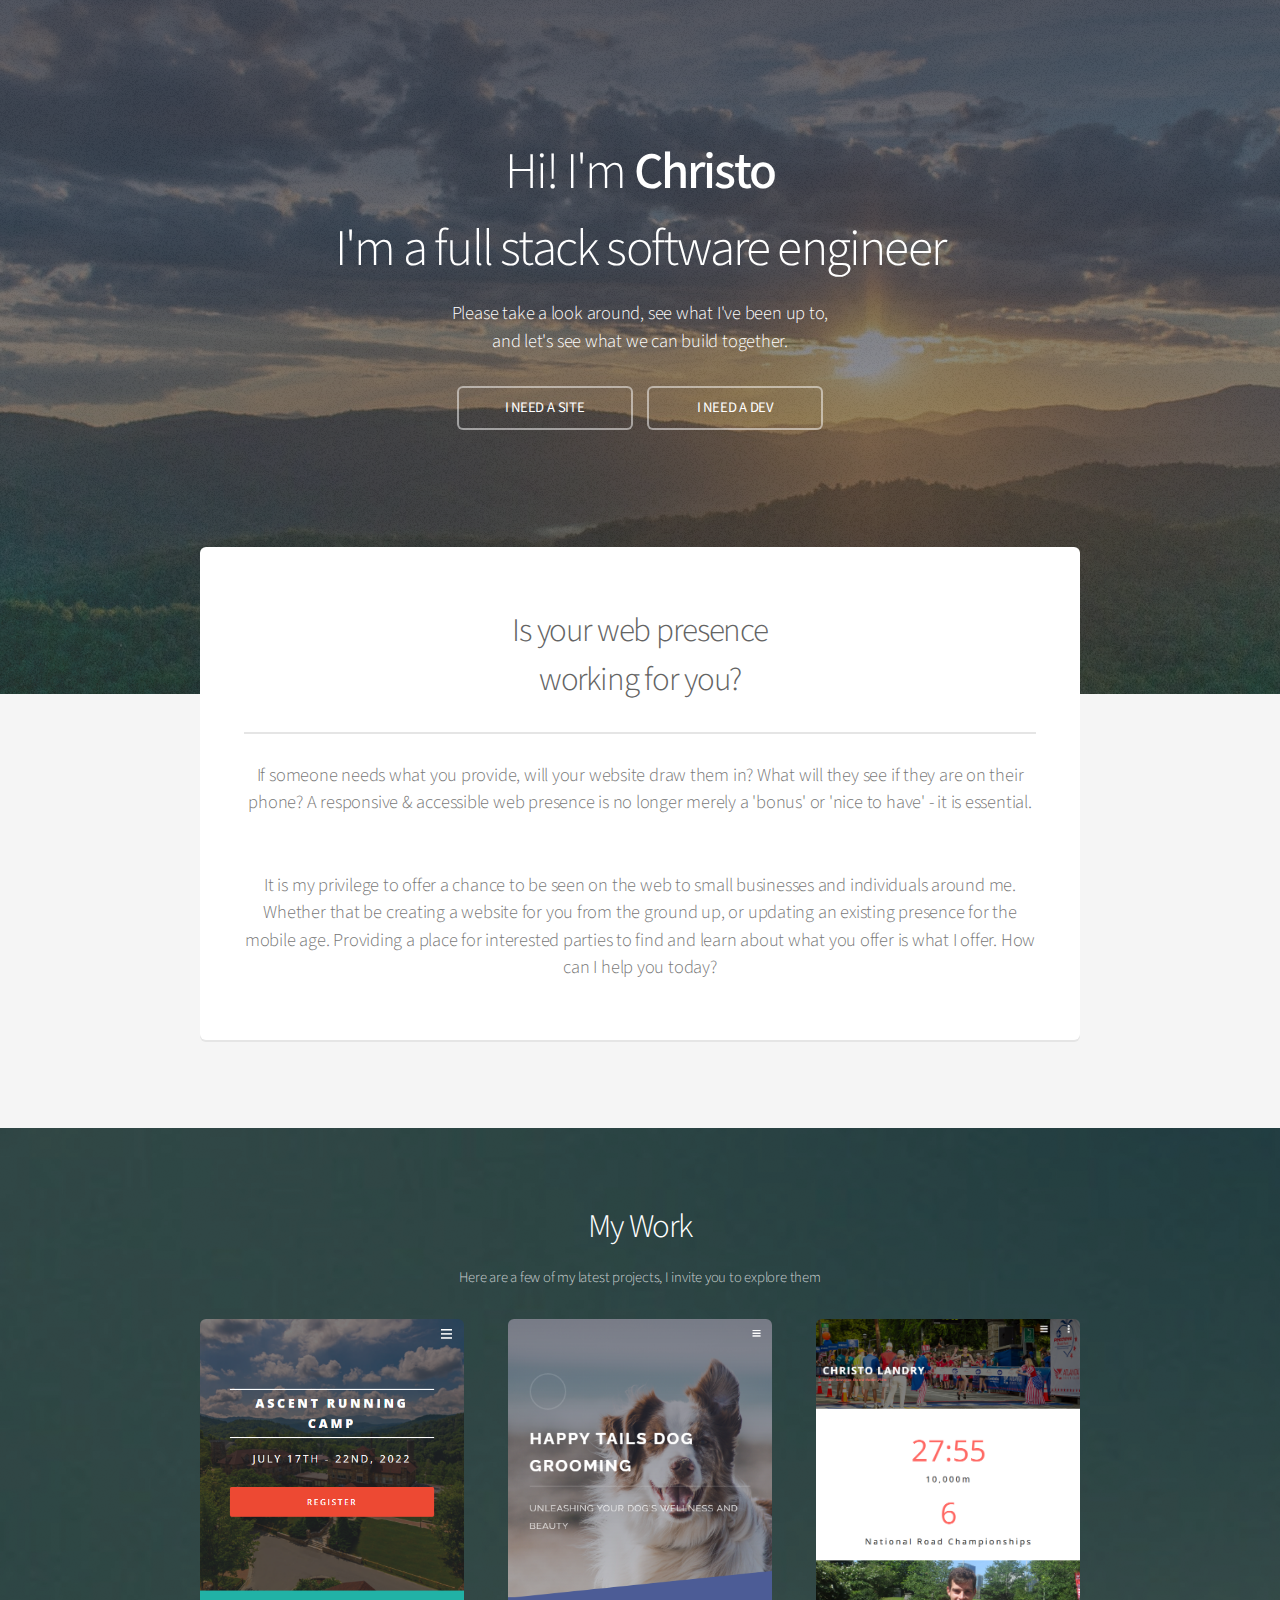
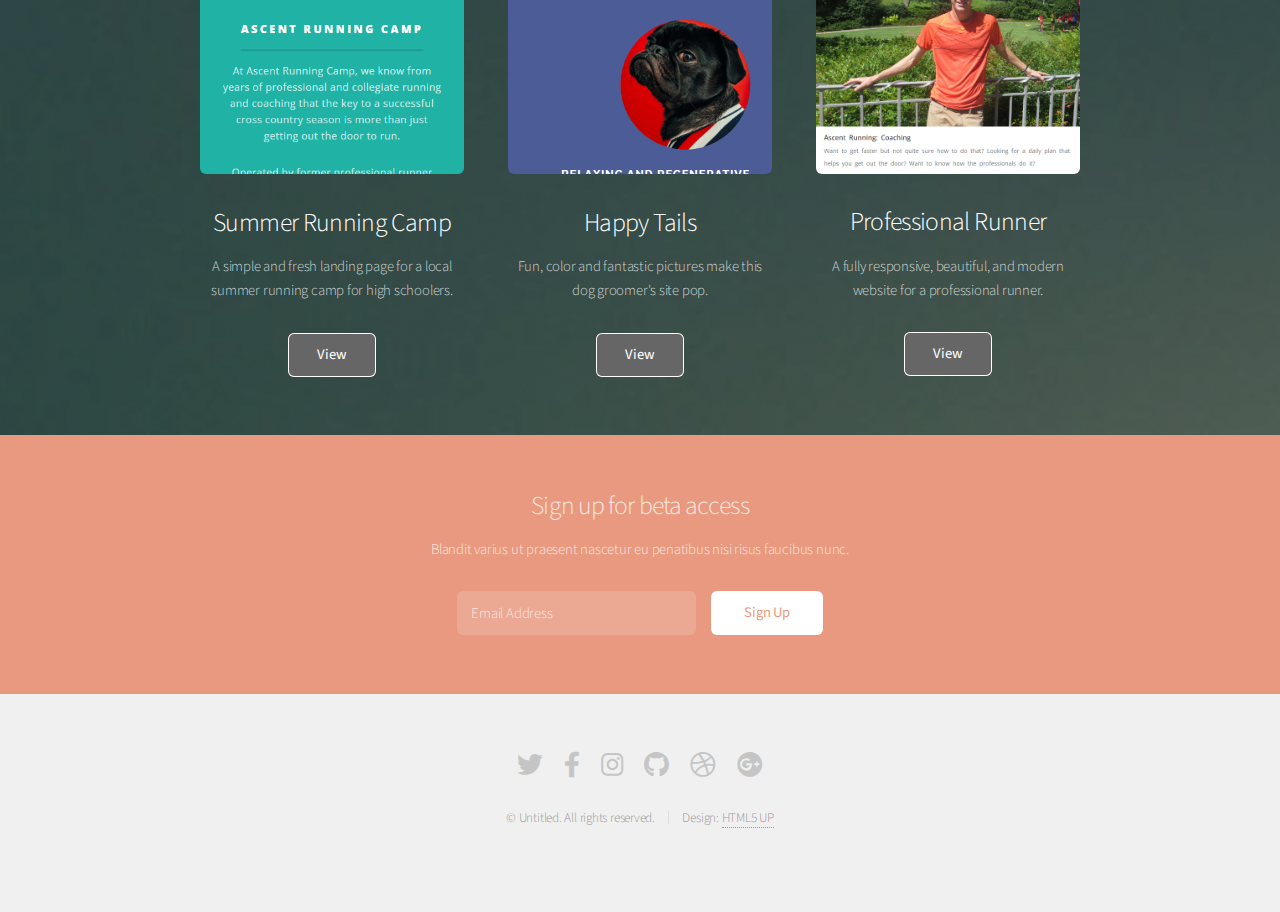
==== index.html @ 58abfce0 "Added Portfolio Section" ====
<!DOCTYPE HTML>
<!--
	Alpha by HTML5 UP
	html5up.net | @ajlkn
	Free for personal and commercial use under the CCA 3.0 license (html5up.net/license)
-->
<html>
	<head>
		<title>Christo Landry - Web Dev</title>
		<link rel="icon" type="image/x-icon" href="images/favicon.png">
		<meta charset="utf-8" />
		<meta name="viewport" content="width=device-width, initial-scale=1, user-scalable=no" />
		<link rel="stylesheet" href="assets/css/main.css" />
	</head>
	<body class="landing is-preload">
		<div id="page-wrapper">

			<!-- Banner -->
				<section id="banner">
					<h2>Hi! I'm <strong>Christo</strong></h2>
					<h2>I'm a full stack software engineer</h2>
					<p class="noBottom">Please take a look around, see what I've been up to,</p>
					<p>and let's see what we can build together.</p>
					<ul class="actions special">
						<li><a href="#main" class="button">I NEED A SITE</a></li>
						<li><a href="dev.html#main" class="button">I NEED A DEV</a></li>
					</ul>
				</section>

			<!-- Main -->
				<section id="main" class="container">
					<section class="box special">
						<header class="major">
							<h2>Is your web presence
								<br />
								working for you?</h2>
								<p>If someone needs what you provide, will your website draw them in? What will they see if they are on their phone? A responsive & accessible web presence is no longer merely a 'bonus' or 'nice to have' - it is essential.</p>
								<p class="noBorder">It is my privilege to offer a chance to be seen on the web to small businesses and individuals around me. Whether that be creating a website for you from the ground up, or updating an existing presence for the mobile age. Providing a place for interested parties to find and learn about what you offer is what I offer. How can I help you today?</p>
						</header>
					</section>
				</section>

			<!-- Portfolio -->
				<section id="portfolio" class="main style2 align-center">
					<div class="container">
						<header class="major">
							<h2>My Work</h2>
						</header>
						<p>Here are a few of my latest projects, I invite you to explore them</p>
						<div class="row gtr-150">
							<div class="col-4 col-12-medium">
								<span class="image fit"><a href="http://www.AscentRunningCamp.com" target="_blank"><img src="images/siteAscentRunningCamp2.png" alt="Summer Camp Preview"></a></span>
								<h3>Summer Running Camp</h3>
								<p>A simple and fresh landing page for a local summer running camp for high schoolers.</p>
								<ul class="actions special">
									<li><a href="http://www.AscentRunningCamp.com" target="_blank" class="button">View</a></li>
								</ul>	
							</div>
							<div class="col-4 col-12-medium">
								<span class="image fit"><a href="https://happytailsdoggroomings.netlify.app" target="_blank"><img src="images/siteHappyTails.png" alt="Happy Tails Preview"></a></span>
								<h3>Happy Tails</h3>
								<p>Fun, color and fantastic pictures make this dog groomer's site pop.</p>
								<ul class="actions special">
									<li><a href="https://happytailsdoggroomings.netlify.app" target="_blank" class="button">View</a></li>
								</ul>
							</div>
							<div class="col-4 col-12-medium">
								<a href="http://ChristoLandry.com" target="_blank"><span class="image fit"><img src="images/siteChristoRunning2.png" alt="ChristoLandry.com Preview"></span></a>
								<h3>Professional Runner</h3>
								<p>A fully responsive, beautiful, and modern website for a professional runner.</p>
								<ul class="actions special">
									<li><a href="https://spectralsalon.netlify.app" target="_blank" class="button">View</a></li>
								</ul>
							</div>		
						</div>
					</div>
				</section>

			<!-- CTA -->
				<section id="cta">

					<h2>Sign up for beta access</h2>
					<p>Blandit varius ut praesent nascetur eu penatibus nisi risus faucibus nunc.</p>

					<form>
						<div class="row gtr-50 gtr-uniform">
							<div class="col-8 col-12-mobilep">
								<input type="email" name="email" id="email" placeholder="Email Address" />
							</div>
							<div class="col-4 col-12-mobilep">
								<input type="submit" value="Sign Up" class="fit" />
							</div>
						</div>
					</form>

				</section>

			<!-- Footer -->
				<footer id="footer">
					<ul class="icons">
						<li><a href="#" class="icon brands fa-twitter"><span class="label">Twitter</span></a></li>
						<li><a href="#" class="icon brands fa-facebook-f"><span class="label">Facebook</span></a></li>
						<li><a href="#" class="icon brands fa-instagram"><span class="label">Instagram</span></a></li>
						<li><a href="#" class="icon brands fa-github"><span class="label">Github</span></a></li>
						<li><a href="#" class="icon brands fa-dribbble"><span class="label">Dribbble</span></a></li>
						<li><a href="#" class="icon brands fa-google-plus"><span class="label">Google+</span></a></li>
					</ul>
					<ul class="copyright">
						<li>&copy; Untitled. All rights reserved.</li><li>Design: <a href="http://html5up.net">HTML5 UP</a></li>
					</ul>
				</footer>

		</div>

		<!-- Scripts -->
			<script src="assets/js/jquery.min.js"></script>
			<script src="assets/js/jquery.dropotron.min.js"></script>
			<script src="assets/js/jquery.scrollex.min.js"></script>
			<script src="assets/js/browser.min.js"></script>
			<script src="assets/js/breakpoints.min.js"></script>
			<script src="assets/js/util.js"></script>
			<script src="assets/js/main.js"></script>

	</body>
</html>
---- assets/css/main.css ----
@import url("fontawesome-all.min.css");
@import url("https://fonts.googleapis.com/css?family=Source+Sans+Pro:300,400,300italic,400italic");

/*
	Alpha by HTML5 UP
	html5up.net | @ajlkn
	Free for personal and commercial use under the CCA 3.0 license (html5up.net/license)
*/

/* Reset */

/* Based on meyerweb.com/eric/tools/css/reset (v2.0 | 20110126 | License: public domain) */

	html, body, div, span, applet, object,
	iframe, h1, h2, h3, h4, h5, h6, p, blockquote,
	pre, a, abbr, acronym, address, big, cite,
	code, del, dfn, em, img, ins, kbd, q, s, samp,
	small, strike, strong, sub, sup, tt, var, b,
	u, i, center, dl, dt, dd, ol, ul, li, fieldset,
	form, label, legend, table, caption, tbody,
	tfoot, thead, tr, th, td, article, aside,
	canvas, details, embed, figure, figcaption,
	footer, header, hgroup, menu, nav, output, ruby,
	section, summary, time, mark, audio, video {
		margin: 0;
		padding: 0;
		border: 0;
		font-size: 100%;
		font: inherit;
		vertical-align: baseline;
	}

	article, aside, details, figcaption, figure,
	footer, header, hgroup, menu, nav, section {
		display: block;
	}

	body {
		line-height: 1;
	}

	ol, ul {
		list-style: none;
	}

	blockquote, q {
		quotes: none;
	}

		blockquote:before, blockquote:after, q:before, q:after {
			content: '';
			content: none;
		}

	table {
		border-collapse: collapse;
		border-spacing: 0;
	}

	body {
		-webkit-text-size-adjust: none;
	}

	mark {
		background-color: transparent;
		color: inherit;
	}

	input::-moz-focus-inner {
		border: 0;
		padding: 0;
	}

	input, select, textarea {
		-moz-appearance: none;
		-webkit-appearance: none;
		-ms-appearance: none;
		appearance: none;
	}

/* Basic */

	@-ms-viewport {
		width: device-width;
	}

	body {
		-ms-overflow-style: scrollbar;
	}

	@media screen and (max-width: 480px) {

		html, body {
			min-width: 320px;
		}

	}

	html {
		box-sizing: border-box;
	}

	*, *:before, *:after {
		box-sizing: inherit;
	}

	body {
		background: #f5f5f5;
	}

	body, input, select, textarea {
		color: #777;
		font-family: "Source Sans Pro", sans-serif;
		font-size: 16pt;
		font-weight: 300;
		line-height: 1.65em;
		letter-spacing: -0.015em;
	}

	a {
		-moz-transition: color 0.2s ease-in-out, border-bottom-color 0.2s ease-in-out;
		-webkit-transition: color 0.2s ease-in-out, border-bottom-color 0.2s ease-in-out;
		-ms-transition: color 0.2s ease-in-out, border-bottom-color 0.2s ease-in-out;
		transition: color 0.2s ease-in-out, border-bottom-color 0.2s ease-in-out;
		border-bottom: dotted 1px;
		color: #e89980;
		text-decoration: none;
	}

		a:hover {
			border-bottom-color: transparent;
		}

	strong, b {
		/* color: #646464; */
		font-weight: 500;
	}

	em, i {
		font-style: italic;
	}

	p {
		margin: 0 0 2em 0;
	}

	h1, h2, h3, h4, h5, h6 {
		color: #646464;
		font-weight: 300;
		line-height: 1em;
		margin: 0 0 0.5em 0;
	}

		h1 a, h2 a, h3 a, h4 a, h5 a, h6 a {
			color: inherit;
			text-decoration: none;
		}

	h2 {
		font-size: 1.75em;
		line-height: 1.5em;
		letter-spacing: -0.035em;
	}

	h3 {
		font-size: 1.75em;
		line-height: 1.5em;
		letter-spacing: -0.025em;
	}

	h4 {
		font-size: 1.1em;
		line-height: 1.5em;
		letter-spacing: 0;
	}

	h5 {
		font-size: 0.9em;
		line-height: 1.5em;
		letter-spacing: 0;
	}

	h6 {
		font-size: 0.7em;
		line-height: 1.5em;
		letter-spacing: 0;
	}

	sub {
		font-size: 0.8em;
		position: relative;
		top: 0.5em;
	}

	sup {
		font-size: 0.8em;
		position: relative;
		top: -0.5em;
	}

	hr {
		border: 0;
		border-bottom: solid 2px #e5e5e5;
		margin: 2em 0;
	}

		hr.major {
			margin: 3em 0;
		}

	blockquote {
		border-left: solid 4px #e5e5e5;
		font-style: italic;
		margin: 0 0 2em 0;
		padding: 0.5em 0 0.5em 2em;
	}

	pre {
		-webkit-overflow-scrolling: touch;
		background: #f8f8f8;
		border-radius: 6px;
		border: solid 1px #e5e5e5;
		font-family: monospace;
		font-size: 0.9em;
		line-height: 1.75em;
		margin: 0 0 2em 0;
		overflow-x: auto;
		padding: 1em 1.5em;
	}

	code {
		background: #f8f8f8;
		border-radius: 6px;
		border: solid 1px #e5e5e5;
		font-family: monospace;
		font-size: 0.9em;
		margin: 0 0.25em;
		padding: 0.25em 0.65em;
	}

	.align-left {
		text-align: left;
	}

	.align-center {
		text-align: center;
	}

	.align-right {
		text-align: right;
	}

/* Row */

	.row {
		display: flex;
		flex-wrap: wrap;
		box-sizing: border-box;
		align-items: stretch;
	}

		.row > * {
			box-sizing: border-box;
		}

		.row.gtr-uniform > * > :last-child {
			margin-bottom: 0;
		}

		.row.aln-left {
			justify-content: flex-start;
		}

		.row.aln-center {
			justify-content: center;
		}

		.row.aln-right {
			justify-content: flex-end;
		}

		.row.aln-top {
			align-items: flex-start;
		}

		.row.aln-middle {
			align-items: center;
		}

		.row.aln-bottom {
			align-items: flex-end;
		}

		.row > .imp {
			order: -1;
		}

		.row > .col-1 {
			width: 8.33333%;
		}

		.row > .off-1 {
			margin-left: 8.33333%;
		}

		.row > .col-2 {
			width: 16.66667%;
		}

		.row > .off-2 {
			margin-left: 16.66667%;
		}

		.row > .col-3 {
			width: 25%;
		}

		.row > .off-3 {
			margin-left: 25%;
		}

		.row > .col-4 {
			width: 33.33333%;
		}

		.row > .off-4 {
			margin-left: 33.33333%;
		}

		.row > .col-5 {
			width: 41.66667%;
		}

		.row > .off-5 {
			margin-left: 41.66667%;
		}

		.row > .col-6 {
			width: 50%;
		}

		.row > .off-6 {
			margin-left: 50%;
		}

		.row > .col-7 {
			width: 58.33333%;
		}

		.row > .off-7 {
			margin-left: 58.33333%;
		}

		.row > .col-8 {
			width: 66.66667%;
		}

		.row > .off-8 {
			margin-left: 66.66667%;
		}

		.row > .col-9 {
			width: 75%;
		}

		.row > .off-9 {
			margin-left: 75%;
		}

		.row > .col-10 {
			width: 83.33333%;
		}

		.row > .off-10 {
			margin-left: 83.33333%;
		}

		.row > .col-11 {
			width: 91.66667%;
		}

		.row > .off-11 {
			margin-left: 91.66667%;
		}

		.row > .col-12 {
			width: 100%;
		}

		.row > .off-12 {
			margin-left: 100%;
		}

		.row.gtr-0 {
			margin-top: 0;
			margin-left: 0em;
		}

			.row.gtr-0 > * {
				padding: 0 0 0 0em;
			}

			.row.gtr-0.gtr-uniform {
				margin-top: 0em;
			}

				.row.gtr-0.gtr-uniform > * {
					padding-top: 0em;
				}

		.row.gtr-25 {
			margin-top: 0;
			margin-left: -0.5em;
		}

			.row.gtr-25 > * {
				padding: 0 0 0 0.5em;
			}

			.row.gtr-25.gtr-uniform {
				margin-top: -0.5em;
			}

				.row.gtr-25.gtr-uniform > * {
					padding-top: 0.5em;
				}

		.row.gtr-50 {
			margin-top: 0;
			margin-left: -1em;
		}

			.row.gtr-50 > * {
				padding: 0 0 0 1em;
			}

			.row.gtr-50.gtr-uniform {
				margin-top: -1em;
			}

				.row.gtr-50.gtr-uniform > * {
					padding-top: 1em;
				}

		.row {
			margin-top: 0;
			margin-left: -2em;
		}

			.row > * {
				padding: 0 0 0 2em;
			}

			.row.gtr-uniform {
				margin-top: -2em;
			}

				.row.gtr-uniform > * {
					padding-top: 2em;
				}

		.row.gtr-150 {
			margin-top: 0;
			margin-left: -3em;
		}

			.row.gtr-150 > * {
				padding: 0 0 0 3em;
			}

			.row.gtr-150.gtr-uniform {
				margin-top: -3em;
			}

				.row.gtr-150.gtr-uniform > * {
					padding-top: 3em;
				}

		.row.gtr-200 {
			margin-top: 0;
			margin-left: -4em;
		}

			.row.gtr-200 > * {
				padding: 0 0 0 4em;
			}

			.row.gtr-200.gtr-uniform {
				margin-top: -4em;
			}

				.row.gtr-200.gtr-uniform > * {
					padding-top: 4em;
				}

		@media screen and (max-width: 1680px) {

			.row {
				display: flex;
				flex-wrap: wrap;
				box-sizing: border-box;
				align-items: stretch;
			}

				.row > * {
					box-sizing: border-box;
				}

				.row.gtr-uniform > * > :last-child {
					margin-bottom: 0;
				}

				.row.aln-left {
					justify-content: flex-start;
				}

				.row.aln-center {
					justify-content: center;
				}

				.row.aln-right {
					justify-content: flex-end;
				}

				.row.aln-top {
					align-items: flex-start;
				}

				.row.aln-middle {
					align-items: center;
				}

				.row.aln-bottom {
					align-items: flex-end;
				}

				.row > .imp-wide {
					order: -1;
				}

				.row > .col-1-wide {
					width: 8.33333%;
				}

				.row > .off-1-wide {
					margin-left: 8.33333%;
				}

				.row > .col-2-wide {
					width: 16.66667%;
				}

				.row > .off-2-wide {
					margin-left: 16.66667%;
				}

				.row > .col-3-wide {
					width: 25%;
				}

				.row > .off-3-wide {
					margin-left: 25%;
				}

				.row > .col-4-wide {
					width: 33.33333%;
				}

				.row > .off-4-wide {
					margin-left: 33.33333%;
				}

				.row > .col-5-wide {
					width: 41.66667%;
				}

				.row > .off-5-wide {
					margin-left: 41.66667%;
				}

				.row > .col-6-wide {
					width: 50%;
				}

				.row > .off-6-wide {
					margin-left: 50%;
				}

				.row > .col-7-wide {
					width: 58.33333%;
				}

				.row > .off-7-wide {
					margin-left: 58.33333%;
				}

				.row > .col-8-wide {
					width: 66.66667%;
				}

				.row > .off-8-wide {
					margin-left: 66.66667%;
				}

				.row > .col-9-wide {
					width: 75%;
				}

				.row > .off-9-wide {
					margin-left: 75%;
				}

				.row > .col-10-wide {
					width: 83.33333%;
				}

				.row > .off-10-wide {
					margin-left: 83.33333%;
				}

				.row > .col-11-wide {
					width: 91.66667%;
				}

				.row > .off-11-wide {
					margin-left: 91.66667%;
				}

				.row > .col-12-wide {
					width: 100%;
				}

				.row > .off-12-wide {
					margin-left: 100%;
				}

				.row.gtr-0 {
					margin-top: 0;
					margin-left: 0em;
				}

					.row.gtr-0 > * {
						padding: 0 0 0 0em;
					}

					.row.gtr-0.gtr-uniform {
						margin-top: 0em;
					}

						.row.gtr-0.gtr-uniform > * {
							padding-top: 0em;
						}

				.row.gtr-25 {
					margin-top: 0;
					margin-left: -0.5em;
				}

					.row.gtr-25 > * {
						padding: 0 0 0 0.5em;
					}

					.row.gtr-25.gtr-uniform {
						margin-top: -0.5em;
					}

						.row.gtr-25.gtr-uniform > * {
							padding-top: 0.5em;
						}

				.row.gtr-50 {
					margin-top: 0;
					margin-left: -1em;
				}

					.row.gtr-50 > * {
						padding: 0 0 0 1em;
					}

					.row.gtr-50.gtr-uniform {
						margin-top: -1em;
					}

						.row.gtr-50.gtr-uniform > * {
							padding-top: 1em;
						}

				.row {
					margin-top: 0;
					margin-left: -2em;
				}

					.row > * {
						padding: 0 0 0 2em;
					}

					.row.gtr-uniform {
						margin-top: -2em;
					}

						.row.gtr-uniform > * {
							padding-top: 2em;
						}

				.row.gtr-150 {
					margin-top: 0;
					margin-left: -3em;
				}

					.row.gtr-150 > * {
						padding: 0 0 0 3em;
					}

					.row.gtr-150.gtr-uniform {
						margin-top: -3em;
					}

						.row.gtr-150.gtr-uniform > * {
							padding-top: 3em;
						}

				.row.gtr-200 {
					margin-top: 0;
					margin-left: -4em;
				}

					.row.gtr-200 > * {
						padding: 0 0 0 4em;
					}

					.row.gtr-200.gtr-uniform {
						margin-top: -4em;
					}

						.row.gtr-200.gtr-uniform > * {
							padding-top: 4em;
						}

		}

		@media screen and (max-width: 1280px) {

			.row {
				display: flex;
				flex-wrap: wrap;
				box-sizing: border-box;
				align-items: stretch;
			}

				.row > * {
					box-sizing: border-box;
				}

				.row.gtr-uniform > * > :last-child {
					margin-bottom: 0;
				}

				.row.aln-left {
					justify-content: flex-start;
				}

				.row.aln-center {
					justify-content: center;
				}

				.row.aln-right {
					justify-content: flex-end;
				}

				.row.aln-top {
					align-items: flex-start;
				}

				.row.aln-middle {
					align-items: center;
				}

				.row.aln-bottom {
					align-items: flex-end;
				}

				.row > .imp-normal {
					order: -1;
				}

				.row > .col-1-normal {
					width: 8.33333%;
				}

				.row > .off-1-normal {
					margin-left: 8.33333%;
				}

				.row > .col-2-normal {
					width: 16.66667%;
				}

				.row > .off-2-normal {
					margin-left: 16.66667%;
				}

				.row > .col-3-normal {
					width: 25%;
				}

				.row > .off-3-normal {
					margin-left: 25%;
				}

				.row > .col-4-normal {
					width: 33.33333%;
				}

				.row > .off-4-normal {
					margin-left: 33.33333%;
				}

				.row > .col-5-normal {
					width: 41.66667%;
				}

				.row > .off-5-normal {
					margin-left: 41.66667%;
				}

				.row > .col-6-normal {
					width: 50%;
				}

				.row > .off-6-normal {
					margin-left: 50%;
				}

				.row > .col-7-normal {
					width: 58.33333%;
				}

				.row > .off-7-normal {
					margin-left: 58.33333%;
				}

				.row > .col-8-normal {
					width: 66.66667%;
				}

				.row > .off-8-normal {
					margin-left: 66.66667%;
				}

				.row > .col-9-normal {
					width: 75%;
				}

				.row > .off-9-normal {
					margin-left: 75%;
				}

				.row > .col-10-normal {
					width: 83.33333%;
				}

				.row > .off-10-normal {
					margin-left: 83.33333%;
				}

				.row > .col-11-normal {
					width: 91.66667%;
				}

				.row > .off-11-normal {
					margin-left: 91.66667%;
				}

				.row > .col-12-normal {
					width: 100%;
				}

				.row > .off-12-normal {
					margin-left: 100%;
				}

				.row.gtr-0 {
					margin-top: 0;
					margin-left: 0em;
				}

					.row.gtr-0 > * {
						padding: 0 0 0 0em;
					}

					.row.gtr-0.gtr-uniform {
						margin-top: 0em;
					}

						.row.gtr-0.gtr-uniform > * {
							padding-top: 0em;
						}

				.row.gtr-25 {
					margin-top: 0;
					margin-left: -0.5em;
				}

					.row.gtr-25 > * {
						padding: 0 0 0 0.5em;
					}

					.row.gtr-25.gtr-uniform {
						margin-top: -0.5em;
					}

						.row.gtr-25.gtr-uniform > * {
							padding-top: 0.5em;
						}

				.row.gtr-50 {
					margin-top: 0;
					margin-left: -1em;
				}

					.row.gtr-50 > * {
						padding: 0 0 0 1em;
					}

					.row.gtr-50.gtr-uniform {
						margin-top: -1em;
					}

						.row.gtr-50.gtr-uniform > * {
							padding-top: 1em;
						}

				.row {
					margin-top: 0;
					margin-left: -2em;
				}

					.row > * {
						padding: 0 0 0 2em;
					}

					.row.gtr-uniform {
						margin-top: -2em;
					}

						.row.gtr-uniform > * {
							padding-top: 2em;
						}

				.row.gtr-150 {
					margin-top: 0;
					margin-left: -3em;
				}

					.row.gtr-150 > * {
						padding: 0 0 0 3em;
					}

					.row.gtr-150.gtr-uniform {
						margin-top: -3em;
					}

						.row.gtr-150.gtr-uniform > * {
							padding-top: 3em;
						}

				.row.gtr-200 {
					margin-top: 0;
					margin-left: -4em;
				}

					.row.gtr-200 > * {
						padding: 0 0 0 4em;
					}

					.row.gtr-200.gtr-uniform {
						margin-top: -4em;
					}

						.row.gtr-200.gtr-uniform > * {
							padding-top: 4em;
						}

		}

		@media screen and (max-width: 980px) {

			.row {
				display: flex;
				flex-wrap: wrap;
				box-sizing: border-box;
				align-items: stretch;
			}

				.row > * {
					box-sizing: border-box;
				}

				.row.gtr-uniform > * > :last-child {
					margin-bottom: 0;
				}

				.row.aln-left {
					justify-content: flex-start;
				}

				.row.aln-center {
					justify-content: center;
				}

				.row.aln-right {
					justify-content: flex-end;
				}

				.row.aln-top {
					align-items: flex-start;
				}

				.row.aln-middle {
					align-items: center;
				}

				.row.aln-bottom {
					align-items: flex-end;
				}

				.row > .imp-narrow {
					order: -1;
				}

				.row > .col-1-narrow {
					width: 8.33333%;
				}

				.row > .off-1-narrow {
					margin-left: 8.33333%;
				}

				.row > .col-2-narrow {
					width: 16.66667%;
				}

				.row > .off-2-narrow {
					margin-left: 16.66667%;
				}

				.row > .col-3-narrow {
					width: 25%;
				}

				.row > .off-3-narrow {
					margin-left: 25%;
				}

				.row > .col-4-narrow {
					width: 33.33333%;
				}

				.row > .off-4-narrow {
					margin-left: 33.33333%;
				}

				.row > .col-5-narrow {
					width: 41.66667%;
				}

				.row > .off-5-narrow {
					margin-left: 41.66667%;
				}

				.row > .col-6-narrow {
					width: 50%;
				}

				.row > .off-6-narrow {
					margin-left: 50%;
				}

				.row > .col-7-narrow {
					width: 58.33333%;
				}

				.row > .off-7-narrow {
					margin-left: 58.33333%;
				}

				.row > .col-8-narrow {
					width: 66.66667%;
				}

				.row > .off-8-narrow {
					margin-left: 66.66667%;
				}

				.row > .col-9-narrow {
					width: 75%;
				}

				.row > .off-9-narrow {
					margin-left: 75%;
				}

				.row > .col-10-narrow {
					width: 83.33333%;
				}

				.row > .off-10-narrow {
					margin-left: 83.33333%;
				}

				.row > .col-11-narrow {
					width: 91.66667%;
				}

				.row > .off-11-narrow {
					margin-left: 91.66667%;
				}

				.row > .col-12-narrow {
					width: 100%;
				}

				.row > .off-12-narrow {
					margin-left: 100%;
				}

				.row.gtr-0 {
					margin-top: 0;
					margin-left: 0em;
				}

					.row.gtr-0 > * {
						padding: 0 0 0 0em;
					}

					.row.gtr-0.gtr-uniform {
						margin-top: 0em;
					}

						.row.gtr-0.gtr-uniform > * {
							padding-top: 0em;
						}

				.row.gtr-25 {
					margin-top: 0;
					margin-left: -0.5em;
				}

					.row.gtr-25 > * {
						padding: 0 0 0 0.5em;
					}

					.row.gtr-25.gtr-uniform {
						margin-top: -0.5em;
					}

						.row.gtr-25.gtr-uniform > * {
							padding-top: 0.5em;
						}

				.row.gtr-50 {
					margin-top: 0;
					margin-left: -1em;
				}

					.row.gtr-50 > * {
						padding: 0 0 0 1em;
					}

					.row.gtr-50.gtr-uniform {
						margin-top: -1em;
					}

						.row.gtr-50.gtr-uniform > * {
							padding-top: 1em;
						}

				.row {
					margin-top: 0;
					margin-left: -2em;
				}

					.row > * {
						padding: 0 0 0 2em;
					}

					.row.gtr-uniform {
						margin-top: -2em;
					}

						.row.gtr-uniform > * {
							padding-top: 2em;
						}

				.row.gtr-150 {
					margin-top: 0;
					margin-left: -3em;
				}

					.row.gtr-150 > * {
						padding: 0 0 0 3em;
					}

					.row.gtr-150.gtr-uniform {
						margin-top: -3em;
					}

						.row.gtr-150.gtr-uniform > * {
							padding-top: 3em;
						}

				.row.gtr-200 {
					margin-top: 0;
					margin-left: -4em;
				}

					.row.gtr-200 > * {
						padding: 0 0 0 4em;
					}

					.row.gtr-200.gtr-uniform {
						margin-top: -4em;
					}

						.row.gtr-200.gtr-uniform > * {
							padding-top: 4em;
						}

		}

		@media screen and (max-width: 840px) {

			.row {
				display: flex;
				flex-wrap: wrap;
				box-sizing: border-box;
				align-items: stretch;
			}

				.row > * {
					box-sizing: border-box;
				}

				.row.gtr-uniform > * > :last-child {
					margin-bottom: 0;
				}

				.row.aln-left {
					justify-content: flex-start;
				}

				.row.aln-center {
					justify-content: center;
				}

				.row.aln-right {
					justify-content: flex-end;
				}

				.row.aln-top {
					align-items: flex-start;
				}

				.row.aln-middle {
					align-items: center;
				}

				.row.aln-bottom {
					align-items: flex-end;
				}

				.row > .imp-narrower {
					order: -1;
				}

				.row > .col-1-narrower {
					width: 8.33333%;
				}

				.row > .off-1-narrower {
					margin-left: 8.33333%;
				}

				.row > .col-2-narrower {
					width: 16.66667%;
				}

				.row > .off-2-narrower {
					margin-left: 16.66667%;
				}

				.row > .col-3-narrower {
					width: 25%;
				}

				.row > .off-3-narrower {
					margin-left: 25%;
				}

				.row > .col-4-narrower {
					width: 33.33333%;
				}

				.row > .off-4-narrower {
					margin-left: 33.33333%;
				}

				.row > .col-5-narrower {
					width: 41.66667%;
				}

				.row > .off-5-narrower {
					margin-left: 41.66667%;
				}

				.row > .col-6-narrower {
					width: 50%;
				}

				.row > .off-6-narrower {
					margin-left: 50%;
				}

				.row > .col-7-narrower {
					width: 58.33333%;
				}

				.row > .off-7-narrower {
					margin-left: 58.33333%;
				}

				.row > .col-8-narrower {
					width: 66.66667%;
				}

				.row > .off-8-narrower {
					margin-left: 66.66667%;
				}

				.row > .col-9-narrower {
					width: 75%;
				}

				.row > .off-9-narrower {
					margin-left: 75%;
				}

				.row > .col-10-narrower {
					width: 83.33333%;
				}

				.row > .off-10-narrower {
					margin-left: 83.33333%;
				}

				.row > .col-11-narrower {
					width: 91.66667%;
				}

				.row > .off-11-narrower {
					margin-left: 91.66667%;
				}

				.row > .col-12-narrower {
					width: 100%;
				}

				.row > .off-12-narrower {
					margin-left: 100%;
				}

				.row > .col-12-medium {
					width: 100%;
				}

				.row > .imp-medium {
					order: -1;
				}

				.row.gtr-0 {
					margin-top: 0;
					margin-left: 0em;
				}

					.row.gtr-0 > * {
						padding: 0 0 0 0em;
					}

					.row.gtr-0.gtr-uniform {
						margin-top: 0em;
					}

						.row.gtr-0.gtr-uniform > * {
							padding-top: 0em;
						}

				.row.gtr-25 {
					margin-top: 0;
					margin-left: -0.5em;
				}

					.row.gtr-25 > * {
						padding: 0 0 0 0.5em;
					}

					.row.gtr-25.gtr-uniform {
						margin-top: -0.5em;
					}

						.row.gtr-25.gtr-uniform > * {
							padding-top: 0.5em;
						}

				.row.gtr-50 {
					margin-top: 0;
					margin-left: -1em;
				}

					.row.gtr-50 > * {
						padding: 0 0 0 1em;
					}

					.row.gtr-50.gtr-uniform {
						margin-top: -1em;
					}

						.row.gtr-50.gtr-uniform > * {
							padding-top: 1em;
						}

				.row {
					margin-top: 0;
					margin-left: -2em;
				}

					.row > * {
						padding: 0 0 0 2em;
					}

					.row.gtr-uniform {
						margin-top: -2em;
					}

						.row.gtr-uniform > * {
							padding-top: 2em;
						}

				.row.gtr-150 {
					margin-top: 0;
					margin-left: -3em;
				}

					.row.gtr-150 > * {
						padding: 0 0 0 3em;
					}

					.row.gtr-150.gtr-uniform {
						margin-top: -3em;
					}

						.row.gtr-150.gtr-uniform > * {
							padding-top: 3em;
						}

				.row.gtr-200 {
					margin-top: 0;
					margin-left: -4em;
				}

					.row.gtr-200 > * {
						padding: 0 0 0 4em;
					}

					.row.gtr-200.gtr-uniform {
						margin-top: -4em;
					}

						.row.gtr-200.gtr-uniform > * {
							padding-top: 4em;
						}

		}

		@media screen and (max-width: 736px) {

			.row {
				display: flex;
				flex-wrap: wrap;
				box-sizing: border-box;
				align-items: stretch;
			}

				.row > * {
					box-sizing: border-box;
				}

				.row.gtr-uniform > * > :last-child {
					margin-bottom: 0;
				}

				.row.aln-left {
					justify-content: flex-start;
				}

				.row.aln-center {
					justify-content: center;
				}

				.row.aln-right {
					justify-content: flex-end;
				}

				.row.aln-top {
					align-items: flex-start;
				}

				.row.aln-middle {
					align-items: center;
				}

				.row.aln-bottom {
					align-items: flex-end;
				}

				.row > .imp-mobile {
					order: -1;
				}

				.row > .col-1-mobile {
					width: 8.33333%;
				}

				.row > .off-1-mobile {
					margin-left: 8.33333%;
				}

				.row > .col-2-mobile {
					width: 16.66667%;
				}

				.row > .off-2-mobile {
					margin-left: 16.66667%;
				}

				.row > .col-3-mobile {
					width: 25%;
				}

				.row > .off-3-mobile {
					margin-left: 25%;
				}

				.row > .col-4-mobile {
					width: 33.33333%;
				}

				.row > .off-4-mobile {
					margin-left: 33.33333%;
				}

				.row > .col-5-mobile {
					width: 41.66667%;
				}

				.row > .off-5-mobile {
					margin-left: 41.66667%;
				}

				.row > .col-6-mobile {
					width: 50%;
				}

				.row > .off-6-mobile {
					margin-left: 50%;
				}

				.row > .col-7-mobile {
					width: 58.33333%;
				}

				.row > .off-7-mobile {
					margin-left: 58.33333%;
				}

				.row > .col-8-mobile {
					width: 66.66667%;
				}

				.row > .off-8-mobile {
					margin-left: 66.66667%;
				}

				.row > .col-9-mobile {
					width: 75%;
				}

				.row > .off-9-mobile {
					margin-left: 75%;
				}

				.row > .col-10-mobile {
					width: 83.33333%;
				}

				.row > .off-10-mobile {
					margin-left: 83.33333%;
				}

				.row > .col-11-mobile {
					width: 91.66667%;
				}

				.row > .off-11-mobile {
					margin-left: 91.66667%;
				}

				.row > .col-12-mobile {
					width: 100%;
				}

				.row > .off-12-mobile {
					margin-left: 100%;
				}

				.row.gtr-0 {
					margin-top: 0;
					margin-left: 0em;
				}

					.row.gtr-0 > * {
						padding: 0 0 0 0em;
					}

					.row.gtr-0.gtr-uniform {
						margin-top: 0em;
					}

						.row.gtr-0.gtr-uniform > * {
							padding-top: 0em;
						}

				.row.gtr-25 {
					margin-top: 0;
					margin-left: -0.5em;
				}

					.row.gtr-25 > * {
						padding: 0 0 0 0.5em;
					}

					.row.gtr-25.gtr-uniform {
						margin-top: -0.5em;
					}

						.row.gtr-25.gtr-uniform > * {
							padding-top: 0.5em;
						}

				.row.gtr-50 {
					margin-top: 0;
					margin-left: -1em;
				}

					.row.gtr-50 > * {
						padding: 0 0 0 1em;
					}

					.row.gtr-50.gtr-uniform {
						margin-top: -1em;
					}

						.row.gtr-50.gtr-uniform > * {
							padding-top: 1em;
						}

				.row {
					margin-top: 0;
					margin-left: -2em;
				}

					.row > * {
						padding: 0 0 0 2em;
					}

					.row.gtr-uniform {
						margin-top: -2em;
					}

						.row.gtr-uniform > * {
							padding-top: 2em;
						}

				.row.gtr-150 {
					margin-top: 0;
					margin-left: -3em;
				}

					.row.gtr-150 > * {
						padding: 0 0 0 3em;
					}

					.row.gtr-150.gtr-uniform {
						margin-top: -3em;
					}

						.row.gtr-150.gtr-uniform > * {
							padding-top: 3em;
						}

				.row.gtr-200 {
					margin-top: 0;
					margin-left: -4em;
				}

					.row.gtr-200 > * {
						padding: 0 0 0 4em;
					}

					.row.gtr-200.gtr-uniform {
						margin-top: -4em;
					}

						.row.gtr-200.gtr-uniform > * {
							padding-top: 4em;
						}

		}

		@media screen and (max-width: 480px) {

			.row {
				display: flex;
				flex-wrap: wrap;
				box-sizing: border-box;
				align-items: stretch;
			}

				.row > * {
					box-sizing: border-box;
				}

				.row.gtr-uniform > * > :last-child {
					margin-bottom: 0;
				}

				.row.aln-left {
					justify-content: flex-start;
				}

				.row.aln-center {
					justify-content: center;
				}

				.row.aln-right {
					justify-content: flex-end;
				}

				.row.aln-top {
					align-items: flex-start;
				}

				.row.aln-middle {
					align-items: center;
				}

				.row.aln-bottom {
					align-items: flex-end;
				}

				.row > .imp-mobilep {
					order: -1;
				}

				.row > .col-1-mobilep {
					width: 8.33333%;
				}

				.row > .off-1-mobilep {
					margin-left: 8.33333%;
				}

				.row > .col-2-mobilep {
					width: 16.66667%;
				}

				.row > .off-2-mobilep {
					margin-left: 16.66667%;
				}

				.row > .col-3-mobilep {
					width: 25%;
				}

				.row > .off-3-mobilep {
					margin-left: 25%;
				}

				.row > .col-4-mobilep {
					width: 33.33333%;
				}

				.row > .off-4-mobilep {
					margin-left: 33.33333%;
				}

				.row > .col-5-mobilep {
					width: 41.66667%;
				}

				.row > .off-5-mobilep {
					margin-left: 41.66667%;
				}

				.row > .col-6-mobilep {
					width: 50%;
				}

				.row > .off-6-mobilep {
					margin-left: 50%;
				}

				.row > .col-7-mobilep {
					width: 58.33333%;
				}

				.row > .off-7-mobilep {
					margin-left: 58.33333%;
				}

				.row > .col-8-mobilep {
					width: 66.66667%;
				}

				.row > .off-8-mobilep {
					margin-left: 66.66667%;
				}

				.row > .col-9-mobilep {
					width: 75%;
				}

				.row > .off-9-mobilep {
					margin-left: 75%;
				}

				.row > .col-10-mobilep {
					width: 83.33333%;
				}

				.row > .off-10-mobilep {
					margin-left: 83.33333%;
				}

				.row > .col-11-mobilep {
					width: 91.66667%;
				}

				.row > .off-11-mobilep {
					margin-left: 91.66667%;
				}

				.row > .col-12-mobilep {
					width: 100%;
				}

				.row > .off-12-mobilep {
					margin-left: 100%;
				}

				.row.gtr-0 {
					margin-top: 0;
					margin-left: 0em;
				}

					.row.gtr-0 > * {
						padding: 0 0 0 0em;
					}

					.row.gtr-0.gtr-uniform {
						margin-top: 0em;
					}

						.row.gtr-0.gtr-uniform > * {
							padding-top: 0em;
						}

				.row.gtr-25 {
					margin-top: 0;
					margin-left: -0.5em;
				}

					.row.gtr-25 > * {
						padding: 0 0 0 0.5em;
					}

					.row.gtr-25.gtr-uniform {
						margin-top: -0.5em;
					}

						.row.gtr-25.gtr-uniform > * {
							padding-top: 0.5em;
						}

				.row.gtr-50 {
					margin-top: 0;
					margin-left: -1em;
				}

					.row.gtr-50 > * {
						padding: 0 0 0 1em;
					}

					.row.gtr-50.gtr-uniform {
						margin-top: -1em;
					}

						.row.gtr-50.gtr-uniform > * {
							padding-top: 1em;
						}

				.row {
					margin-top: 0;
					margin-left: -2em;
				}

					.row > * {
						padding: 0 0 0 2em;
					}

					.row.gtr-uniform {
						margin-top: -2em;
					}

						.row.gtr-uniform > * {
							padding-top: 2em;
						}

				.row.gtr-150 {
					margin-top: 0;
					margin-left: -3em;
				}

					.row.gtr-150 > * {
						padding: 0 0 0 3em;
					}

					.row.gtr-150.gtr-uniform {
						margin-top: -3em;
					}

						.row.gtr-150.gtr-uniform > * {
							padding-top: 3em;
						}

				.row.gtr-200 {
					margin-top: 0;
					margin-left: -4em;
				}

					.row.gtr-200 > * {
						padding: 0 0 0 4em;
					}

					.row.gtr-200.gtr-uniform {
						margin-top: -4em;
					}

						.row.gtr-200.gtr-uniform > * {
							padding-top: 4em;
						}

		}

/* Container */

	.container {
		margin: 0 auto;
		max-width: calc(100% - 4em);
		width: 60em;
	}

		.container.xsmall {
			width: 15em;
		}

		.container.small {
			width: 30em;
		}

		.container.medium {
			width: 45em;
		}

		.container.large {
			width: 75em;
		}

		.container.xlarge {
			width: 90em;
		}

		.container.max {
			width: 100%;
		}

		@media screen and (max-width: 840px) {

			.container {
				width: 100% !important;
			}

		}

		@media screen and (max-width: 736px) {

			.container {
				max-width: 100%;
			}

		}

/* Section/Article */

	section.special, article.special {
		text-align: center;
	}

	header p {
		color: #999;
		position: relative;
		margin: 0 0 1.5em 0;
		font-style: italic;
	}

	header h2 + p,
	header h2 + p + p {
		font-size: 1.25em;
		margin-top: -1em;
		line-height: 1.5em;
	}

	header h3 + p {
		font-size: 1.1em;
		margin-top: -0.85em;
		line-height: 1.5em;
	}

	header h4 + p,
	header h5 + p,
	header h6 + p {
		font-size: 0.8em;
		margin-top: -0.5em;
		line-height: 1.5em;
	}

	header.major {
		padding: 1em 0;
		text-align: center;
	}

		header.major h2 {
			margin: 0;
		}

		header.major p {
			display: inline-block;
			border-top: solid 2px #e5e5e5;
			color: #777;
			margin: 1.5em 0 0 0;
			padding: 1.5em 0 0 0;
			font-style: normal;
		}

/* Form */

	form {
		margin: 0 0 2em 0;
	}

	label {
		color: #646464;
		display: block;
		font-size: 0.9em;
		font-weight: 300;
		margin: 0 0 1em 0;
	}

	input[type="text"],
	input[type="password"],
	input[type="email"],
	select,
	textarea {
		-moz-appearance: none;
		-webkit-appearance: none;
		-ms-appearance: none;
		appearance: none;
		background-color: #f8f8f8;
		border-radius: 6px;
		border: solid 1px #e5e5e5;
		color: inherit;
		display: block;
		outline: 0;
		padding: 0 1em;
		text-decoration: none;
		width: 100%;
		resize: none;
	}

		input[type="text"]:invalid,
		input[type="password"]:invalid,
		input[type="email"]:invalid,
		select:invalid,
		textarea:invalid {
			box-shadow: none;
		}

		input[type="text"]:focus,
		input[type="password"]:focus,
		input[type="email"]:focus,
		select:focus,
		textarea:focus {
			border-color: #e89980;
			box-shadow: 0 0 0 2px #e89980;
		}

	select {
		background-image: url("data:image/svg+xml;charset=utf8,%3Csvg xmlns='http://www.w3.org/2000/svg' width='40' height='40' preserveAspectRatio='none' viewBox='0 0 40 40'%3E%3Cpath d='M9.4,12.3l10.4,10.4l10.4-10.4c0.2-0.2,0.5-0.4,0.9-0.4c0.3,0,0.6,0.1,0.9,0.4l3.3,3.3c0.2,0.2,0.4,0.5,0.4,0.9 c0,0.4-0.1,0.6-0.4,0.9L20.7,31.9c-0.2,0.2-0.5,0.4-0.9,0.4c-0.3,0-0.6-0.1-0.9-0.4L4.3,17.3c-0.2-0.2-0.4-0.5-0.4-0.9 c0-0.4,0.1-0.6,0.4-0.9l3.3-3.3c0.2-0.2,0.5-0.4,0.9-0.4S9.1,12.1,9.4,12.3z' fill='%23e5e5e5' /%3E%3C/svg%3E");
		background-size: 1.25em;
		background-repeat: no-repeat;
		background-position: calc(100% - 1em) center;
		height: 3em;
		padding-right: 3em;
		text-overflow: ellipsis;
	}

		select option {
			color: #777;
			background-color: #f5f5f5;
		}

		select:focus::-ms-value {
			background-color: transparent;
		}

		select::-ms-expand {
			display: none;
		}

	input[type="text"],
	input[type="password"],
	input[type="email"],
	select {
		height: 3em;
	}

	textarea {
		padding: 0.75em 1em;
	}

	input[type="checkbox"],
	input[type="radio"] {
		-moz-appearance: none;
		-webkit-appearance: none;
		-ms-appearance: none;
		appearance: none;
		display: block;
		float: left;
		margin-right: -2em;
		opacity: 0;
		width: 1em;
		z-index: -1;
	}

		input[type="checkbox"] + label,
		input[type="radio"] + label {
			text-decoration: none;
			color: #777;
			cursor: pointer;
			display: inline-block;
			font-size: 1em;
			font-weight: 300;
			padding-left: 2.55em;
			padding-right: 0.75em;
			position: relative;
		}

			input[type="checkbox"] + label:before,
			input[type="radio"] + label:before {
				-moz-osx-font-smoothing: grayscale;
				-webkit-font-smoothing: antialiased;
				display: inline-block;
				font-style: normal;
				font-variant: normal;
				text-rendering: auto;
				line-height: 1;
				text-transform: none !important;
				font-family: 'Font Awesome 5 Free';
				font-weight: 900;
			}

			input[type="checkbox"] + label:before,
			input[type="radio"] + label:before {
				background: #f8f8f8;
				border-radius: 6px;
				border: solid 1px #e5e5e5;
				content: '';
				display: inline-block;
				font-size: 0.8em;
				height: 2.25em;
				left: 0;
				line-height: 2.25em;
				position: absolute;
				text-align: center;
				top: 0;
				width: 2.25em;
			}

		input[type="checkbox"]:checked + label:before,
		input[type="radio"]:checked + label:before {
			background: #666;
			border-color: #666;
			color: #ffffff;
			content: '\f00c';
		}

		input[type="checkbox"]:focus + label:before,
		input[type="radio"]:focus + label:before {
			border-color: #e89980;
			box-shadow: 0 0 0 1px #e89980;
		}

	input[type="checkbox"] + label:before {
		border-radius: 6px;
	}

	input[type="radio"] + label:before {
		border-radius: 100%;
	}

	::-webkit-input-placeholder {
		color: black!important;
		opacity: 1.0;
	}

	:-moz-placeholder {
		color: black !important;
		opacity: 1.0;
	}

	::-moz-placeholder {
		color: black !important;
		opacity: 1.0;
	}

	:-ms-input-placeholder {
		color: black !important;
		opacity: 1.0;
	}

/* Box */

	.box {
		background: #fff;
		border-radius: 6px;
		box-shadow: 0 2px 0 0 #e5e5e5;
		margin: 0 0 2em 0;
		padding: 3em;
	}

		.box > :last-child {
			margin-bottom: 0;
		}

		.box.alt {
			background: none !important;
			border-radius: 0 !important;
			box-shadow: none !important;
			margin: 0 0 2em 0;
			padding: 0 !important;
		}

		.box.features .features-row {
			border-top: solid 2px #e5e5e5;
			position: relative;
		}

			.box.features .features-row:after {
				clear: both;
				content: '';
				display: block;
			}

			.box.features .features-row section {
				float: left;
				padding: 3em;
				width: 50%;
			}

				.box.features .features-row section :last-child {
					margin-bottom: 0;
				}

				.box.features .features-row section:nth-child(2n) {
					padding-right: 0;
				}

					.box.features .features-row section:nth-child(2n):before {
						background: #e5e5e5;
						content: '';
						display: block;
						height: 100%;
						margin-left: -3em;
						position: absolute;
						top: 0;
						width: 2px;
					}

				.box.features .features-row section:nth-child(2n-1) {
					padding-left: 0;
				}

			.box.features .features-row:first-child {
				border-top: 0;
			}

				.box.features .features-row:first-child section {
					padding-top: 0;
				}

			.box.features .features-row:last-child {
				padding-bottom: 0;
			}

				.box.features .features-row:last-child section {
					padding-bottom: 0;
				}

		.box.special {
			text-align: center;
		}

		.box .image.featured {
			border-radius: 0;
			display: block;
			margin: 3em 0 3em -3em;
			position: relative;
			width: calc(100% + 6em);
		}

			.box .image.featured img {
				border-radius: 0;
				display: block;
				width: 100%;
			}

			.box .image.featured:first-child {
				border-radius: 6px 6px 0 0;
				margin-bottom: 3em;
				margin-top: -3em;
			}

				.box .image.featured:first-child img {
					border-radius: 6px 6px 0 0;
				}

			.box .image.featured:last-child {
				border-radius: 0 0 6px 6px;
				margin-bottom: -3em;
				margin-top: 3em;
			}

				.box .image.featured:last-child img {
					border-radius: 0 0 6px 6px;
				}

/* Icon */

	.icon {
		text-decoration: none;
		border-bottom: none;
		position: relative;
	}

		.icon:before {
			-moz-osx-font-smoothing: grayscale;
			-webkit-font-smoothing: antialiased;
			display: inline-block;
			font-style: normal;
			font-variant: normal;
			text-rendering: auto;
			line-height: 1;
			text-transform: none !important;
			font-family: 'Font Awesome 5 Free';
			font-weight: 400;
		}

		.icon > .label {
			display: none;
		}

		.icon:before {
			line-height: inherit;
		}

		.icon.solid:before {
			font-weight: 900;
		}

		.icon.brands:before {
			font-family: 'Font Awesome 5 Brands';
		}

		.icon.major {
			background: #666;
			border-radius: 100%;
			color: #ffffff;
			cursor: default;
			display: inline-block;
			height: 5.5em;
			line-height: 5.5em;
			margin: 0 0 2em 0;
			width: 5.5em;
		}

			.icon.major:before {
				font-size: 2.5em;
			}

			.icon.major.accent1 {
				background: #666;
				color: #ffffff;
			}

			.icon.major.accent2 {
				background: #e89980;
				color: #ffffff;
			}

			.icon.major.accent3 {
				background: #7fcdb8;
				color: #ffffff;
			}

			.icon.major.accent4 {
				background: #90b0ba;
				color: #ffffff;
			}

			.icon.major.accent5 {
				background: #e5cb95;
				color: #ffffff;
			}

/* Image */

	.image {
		border-radius: 6px;
		border: 0;
		display: inline-block;
		position: relative;
	}

		.image img {
			border-radius: 6px;
			display: block;
		}

		.image.left {
			float: left;
			padding: 0 1.5em 1em 0;
			top: 0.25em;
		}

		.image.right {
			float: right;
			padding: 0 0 1em 1.5em;
			top: 0.25em;
		}

		.image.fit {
			display: block;
			margin: 0 0 2em 0;
			width: 100%;
		}

			.image.fit img {
				display: block;
				width: 100%;
			}

/* List */

	ol {
		list-style: decimal;
		margin: 0 0 2em 0;
		padding-left: 1.25em;
	}

		ol li {
			padding-left: 0.25em;
		}

	ul {
		list-style: disc;
		margin: 0 0 2em 0;
		padding-left: 1em;
	}

		ul li {
			padding-left: 0.5em;
		}

		ul.alt {
			list-style: none;
			padding-left: 0;
		}

			ul.alt li {
				border-top: solid 1px #e5e5e5;
				padding: 0.5em 0;
			}

				ul.alt li:first-child {
					border-top: 0;
					padding-top: 0;
				}

		ul.icons {
			cursor: default;
			list-style: none;
			padding-left: 0;
		}

			ul.icons li {
				display: inline-block;
				padding: 0 1.25em 0 0;
			}

				ul.icons li:last-child {
					padding-right: 0;
				}

				ul.icons li .icon {
					color: inherit;
				}

					ul.icons li .icon:before {
						font-size: 1.75em;
					}

	dl {
		margin: 0 0 2em 0;
	}

/* Actions */

	ul.actions {
		display: -moz-flex;
		display: -webkit-flex;
		display: -ms-flex;
		display: flex;
		cursor: default;
		list-style: none;
		margin-left: -1em;
		padding-left: 0;
	}

		ul.actions li {
			padding: 0 0 0 1em;
			vertical-align: middle;
		}

		ul.actions.special {
			-moz-justify-content: center;
			-webkit-justify-content: center;
			-ms-justify-content: center;
			justify-content: center;
			width: 100%;
			margin-left: 0;
		}

			ul.actions.special li:first-child {
				padding-left: 0;
			}

		ul.actions.stacked {
			-moz-flex-direction: column;
			-webkit-flex-direction: column;
			-ms-flex-direction: column;
			flex-direction: column;
			margin-left: 0;
		}

			ul.actions.stacked li {
				padding: 1.3em 0 0 0;
			}

				ul.actions.stacked li:first-child {
					padding-top: 0;
				}

		ul.actions.fit {
			width: calc(100% + 1em);
		}

			ul.actions.fit li {
				-moz-flex-grow: 1;
				-webkit-flex-grow: 1;
				-ms-flex-grow: 1;
				flex-grow: 1;
				-moz-flex-shrink: 1;
				-webkit-flex-shrink: 1;
				-ms-flex-shrink: 1;
				flex-shrink: 1;
				width: 100%;
			}

				ul.actions.fit li > * {
					width: 100%;
				}

			ul.actions.fit.stacked {
				width: 100%;
			}

		@media screen and (max-width: 480px) {

			ul.actions:not(.fixed) {
				-moz-flex-direction: column;
				-webkit-flex-direction: column;
				-ms-flex-direction: column;
				flex-direction: column;
				margin-left: 0;
				width: 100% !important;
			}

				ul.actions:not(.fixed) li {
					-moz-flex-grow: 1;
					-webkit-flex-grow: 1;
					-ms-flex-grow: 1;
					flex-grow: 1;
					-moz-flex-shrink: 1;
					-webkit-flex-shrink: 1;
					-ms-flex-shrink: 1;
					flex-shrink: 1;
					padding: 1em 0 0 0;
					text-align: center;
					width: 100%;
				}

					ul.actions:not(.fixed) li > * {
						width: 100%;
					}

					ul.actions:not(.fixed) li:first-child {
						padding-top: 0;
					}

					ul.actions:not(.fixed) li input[type="submit"],
					ul.actions:not(.fixed) li input[type="reset"],
					ul.actions:not(.fixed) li input[type="button"],
					ul.actions:not(.fixed) li button,
					ul.actions:not(.fixed) li .button {
						width: 100%;
					}

						ul.actions:not(.fixed) li input[type="submit"].icon:before,
						ul.actions:not(.fixed) li input[type="reset"].icon:before,
						ul.actions:not(.fixed) li input[type="button"].icon:before,
						ul.actions:not(.fixed) li button.icon:before,
						ul.actions:not(.fixed) li .button.icon:before {
							margin-left: -0.5em;
						}

		}

/* Table */

	.table-wrapper {
		-webkit-overflow-scrolling: touch;
		overflow-x: auto;
	}

	table {
		margin: 0 0 2em 0;
		width: 100%;
	}

		table tbody tr {
			border: solid 1px #e5e5e5;
			border-left: 0;
			border-right: 0;
		}

			table tbody tr:nth-child(2n + 1) {
				background-color: #f8f8f8;
			}

		table td {
			padding: 0.75em 0.75em;
		}

		table th {
			color: #646464;
			font-size: 0.9em;
			font-weight: 300;
			padding: 0 0.75em 0.75em 0.75em;
			text-align: left;
		}

		table thead {
			border-bottom: solid 2px #e5e5e5;
		}

		table tfoot {
			border-top: solid 2px #e5e5e5;
		}

		table.alt {
			border-collapse: separate;
		}

			table.alt tbody tr td {
				border: solid 1px #e5e5e5;
				border-left-width: 0;
				border-top-width: 0;
			}

				table.alt tbody tr td:first-child {
					border-left-width: 1px;
				}

			table.alt tbody tr:first-child td {
				border-top-width: 1px;
			}

			table.alt thead {
				border-bottom: 0;
			}

			table.alt tfoot {
				border-top: 0;
			}

/* Button */

	input[type="submit"],
	input[type="reset"],
	input[type="button"],
	.button {
		-moz-appearance: none;
		-webkit-appearance: none;
		-ms-appearance: none;
		appearance: none;
		-moz-transition: background-color 0.2s ease-in-out, color 0.2s ease-in-out;
		-webkit-transition: background-color 0.2s ease-in-out, color 0.2s ease-in-out;
		-ms-transition: background-color 0.2s ease-in-out, color 0.2s ease-in-out;
		transition: background-color 0.2s ease-in-out, color 0.2s ease-in-out;
		background-color: #666;
		border-radius: 6px;
		border: 0;
		color: #ffffff;
		cursor: pointer;
		display: inline-block;
		font-weight: 400;
		height: 3em;
		line-height: 3em;
		padding: 0 2em;
		text-align: center;
		text-decoration: none;
		white-space: nowrap;
	}

		input[type="submit"]:hover,
		input[type="reset"]:hover,
		input[type="button"]:hover,
		.button:hover {
			background-color: #737373;
		}

		input[type="submit"]:active,
		input[type="reset"]:active,
		input[type="button"]:active,
		.button:active {
			background-color: #595959;
		}

		input[type="submit"].icon,
		input[type="reset"].icon,
		input[type="button"].icon,
		.button.icon {
			padding-left: 1.35em;
		}

			input[type="submit"].icon:before,
			input[type="reset"].icon:before,
			input[type="button"].icon:before,
			.button.icon:before {
				margin-right: 0.5em;
			}

		input[type="submit"].fit,
		input[type="reset"].fit,
		input[type="button"].fit,
		.button.fit {
			width: 100%;
		}

		input[type="submit"].small,
		input[type="reset"].small,
		input[type="button"].small,
		.button.small {
			font-size: 0.8em;
			height: 2.7em;
			line-height: 2.7em;
		}

		input[type="submit"].large,
		input[type="reset"].large,
		input[type="button"].large,
		.button.large {
			font-size: 1.25em;
			height: 2.7em;
			line-height: 2.7em;
		}

		input[type="submit"].alt,
		input[type="reset"].alt,
		input[type="button"].alt,
		.button.alt {
			background-color: transparent;
			box-shadow: inset 0 0 0 2px #e5e5e5;
			color: #777;
		}

			input[type="submit"].alt:hover,
			input[type="reset"].alt:hover,
			input[type="button"].alt:hover,
			.button.alt:hover {
				background-color: #f8f8f8;
			}

			input[type="submit"].alt:active,
			input[type="reset"].alt:active,
			input[type="button"].alt:active,
			.button.alt:active {
				background-color: #f0f0f0;
			}

			input[type="submit"].alt.icon:before,
			input[type="reset"].alt.icon:before,
			input[type="button"].alt.icon:before,
			.button.alt.icon:before {
				color: #999;
			}

		input[type="submit"].primary,
		input[type="reset"].primary,
		input[type="button"].primary,
		.button.primary {
			background-color: #e89980;
			color: #ffffff !important;
		}

			input[type="submit"].primary:hover,
			input[type="reset"].primary:hover,
			input[type="button"].primary:hover,
			.button.primary:hover {
				background-color: #ecaa96;
			}

			input[type="submit"].primary:active,
			input[type="reset"].primary:active,
			input[type="button"].primary:active,
			.button.primary:active {
				background-color: #e4886a;
			}

		input[type="submit"].disabled, input[type="submit"]:disabled,
		input[type="reset"].disabled,
		input[type="reset"]:disabled,
		input[type="button"].disabled,
		input[type="button"]:disabled,
		.button.disabled,
		.button:disabled {
			background-color: #777 !important;
			box-shadow: inset 0 -0.15em 0 0 rgba(0, 0, 0, 0.15);
			color: #f5f5f5 !important;
			cursor: default;
			opacity: 0.25;
		}

/* Header */

	#page-wrapper {
		padding-top: 3em;
	}

	body.landing #page-wrapper {
		padding-top: 0;
	}

	@-moz-keyframes reveal-header {
		0% {
			top: -5em;
		}

		100% {
			top: 0;
		}
	}

	@-webkit-keyframes reveal-header {
		0% {
			top: -5em;
		}

		100% {
			top: 0;
		}
	}

	@-ms-keyframes reveal-header {
		0% {
			top: -5em;
		}

		100% {
			top: 0;
		}
	}

	@keyframes reveal-header {
		0% {
			top: -5em;
		}

		100% {
			top: 0;
		}
	}

	#header {
		background: #444;
		color: #bbb;
		cursor: default;
		height: 3.25em;
		left: 0;
		line-height: 3.25em;
		position: fixed;
		top: 0;
		width: 100%;
		z-index: 10000;
	}

		#header h1 {
			color: inherit;
			height: inherit;
			left: 1.25em;
			line-height: inherit;
			margin: 0;
			padding: 0;
			position: absolute;
			top: 0;
		}

			#header h1 a {
				color: #fff;
				font-weight: 400;
				border: 0;
			}

		#header nav {
			height: inherit;
			line-height: inherit;
			position: absolute;
			right: 0.75em;
			top: 0;
			vertical-align: middle;
		}

			#header nav > ul {
				list-style: none;
				margin: 0;
				padding-left: 0;
			}

				#header nav > ul > li {
					display: inline-block;
					padding-left: 0;
				}

					#header nav > ul > li > ul {
						display: none;
					}

					#header nav > ul > li a {
						display: inline-block;
						height: 2em;
						line-height: 1.95em;
						padding: 0 1em;
						border-radius: 6px;
					}

					#header nav > ul > li a:not(.button) {
						color: #fff;
						display: inline-block;
						text-decoration: none;
						border: 0;
					}

						#header nav > ul > li a:not(.button).icon:before {
							color: #999;
							margin-right: 0.5em;
						}

					#header nav > ul > li:first-child {
						margin-left: 0;
					}

					#header nav > ul > li.active a:not(.button) {
						background-color: rgba(153, 153, 153, 0.25);
					}

					#header nav > ul > li .button {
						margin: 0 0 0 0.5em;
						position: relative;
					}

		#header input[type="submit"],
		#header input[type="reset"],
		#header input[type="button"],
		#header .button {
			background-color: transparent;
			box-shadow: inset 0 0 0 2px #999;
			color: #fff;
		}

			#header input[type="submit"]:hover,
			#header input[type="reset"]:hover,
			#header input[type="button"]:hover,
			#header .button:hover {
				background-color: rgba(153, 153, 153, 0.25);
			}

			#header input[type="submit"]:active,
			#header input[type="reset"]:active,
			#header input[type="button"]:active,
			#header .button:active {
				background-color: rgba(153, 153, 153, 0.5);
			}

		#header .container {
			position: relative;
		}

			#header .container h1 {
				left: 0;
			}

			#header .container nav {
				right: 0;
			}

		#header.reveal {
			-moz-animation: reveal-header 0.5s;
			-webkit-animation: reveal-header 0.5s;
			-ms-animation: reveal-header 0.5s;
			animation: reveal-header 0.5s;
		}

		#header.alt {
			-moz-animation: none;
			-webkit-animation: none;
			-ms-animation: none;
			animation: none;
			background: none;
			color: rgba(255, 255, 255, 0.75);
			position: absolute;
		}

			#header.alt nav > ul > li a:not(.button).icon:before {
				color: rgba(255, 255, 255, 0.75);
			}

			#header.alt nav > ul > li.active a:not(.button) {
				background-color: rgba(255, 255, 255, 0.2);
			}

			#header.alt input[type="submit"],
			#header.alt input[type="reset"],
			#header.alt input[type="button"],
			#header.alt .button {
				box-shadow: inset 0 0 0 2px rgba(255, 255, 255, 0.5);
			}

				#header.alt input[type="submit"]:hover,
				#header.alt input[type="reset"]:hover,
				#header.alt input[type="button"]:hover,
				#header.alt .button:hover {
					background-color: rgba(255, 255, 255, 0.1);
				}

				#header.alt input[type="submit"]:active,
				#header.alt input[type="reset"]:active,
				#header.alt input[type="button"]:active,
				#header.alt .button:active {
					background-color: rgba(255, 255, 255, 0.2);
				}

	.dropotron {
		background: #fff;
		border-radius: 6px;
		box-shadow: 0 2px 0 0 rgba(0, 0, 0, 0.065), inset 0 -1px 0 0 #fff, inset 0 0 0 1px rgba(229, 229, 229, 0.5);
		list-style: none;
		margin: calc(-0.5em + 1px) 0 0 1px;
		padding: 0.5em 0;
		width: 11em;
	}

		.dropotron li {
			padding: 0;
		}

			.dropotron li a, .dropotron li span {
				-moz-transition: none;
				-webkit-transition: none;
				-ms-transition: none;
				transition: none;
				border: 0;
				border-top: solid 1px #f2f2f2;
				color: inherit;
				display: block;
				padding: 0.15em 1em;
			}

			.dropotron li:first-child > a, .dropotron li:first-child > span {
				border-top: 0;
			}

			.dropotron li.active > a, .dropotron li.active > span, .dropotron li:hover > a, .dropotron li:hover > span {
				background: #e89980;
				color: #ffffff;
			}

		.dropotron.level-0 {
			font-size: 0.9em;
			margin: 1em 0 0 0;
		}

			.dropotron.level-0:before {
				-moz-transform: rotate(45deg);
				-webkit-transform: rotate(45deg);
				-ms-transform: rotate(45deg);
				transform: rotate(45deg);
				background: #fff;
				border: solid 1px rgba(229, 229, 229, 0.5);
				border-bottom: 0;
				border-right: 0;
				box-shadow: -0.25em -0.125em 0.125em 0 rgba(0, 0, 0, 0.015);
				content: '';
				display: block;
				height: 0.75em;
				position: absolute;
				right: 1.25em;
				top: -0.375em;
				width: 0.75em;
				z-index: 0;
			}
/* Section Four Modification by CLandry */
	#four{
		padding: 4em 0 2em 0;
	}


/* Banner */

	#banner {
		background-attachment: scroll,							fixed;
		background-color: #666;
		background-image: url("images/overlay.png"), linear-gradient(to top, rgba(46, 49, 65, 0.2), rgba(46, 49, 65, 0.8)), url("../../images/banner-mountains.jpg");
		background-position: top left,						center center,						center center;
		background-repeat: repeat,							no-repeat;
		background-size: auto,							cover;
		color: #fff;
		padding: 12em 0 20em 0;
		text-align: center;
	}

		#banner :last-child {
			margin-bottom: 0;
		}

		#banner h2, #banner h3, #banner h4, #banner h5, #banner h6 {
			color: #fff;
		}

		#banner h2 {
			font-size: 3.5em;
			line-height: 1em;
			margin: 0 0 0.5em 0;
			padding: 0;
		}

		#banner p {
			font-size: 1.25em;
			margin-bottom: 1.75em;
		}

		#banner input[type="submit"],
		#banner input[type="reset"],
		#banner input[type="button"],
		#banner .button {
			background-color: transparent;
			box-shadow: inset 0 0 0 2px rgba(255, 255, 255, 0.5);
			color: #fff;
			min-width: 12em;
		}

			#banner input[type="submit"]:hover,
			#banner input[type="reset"]:hover,
			#banner input[type="button"]:hover,
			#banner .button:hover {
				background-color: rgba(255, 255, 255, 0.1);
			}

			#banner input[type="submit"]:active,
			#banner input[type="reset"]:active,
			#banner input[type="button"]:active,
			#banner .button:active {
				background-color: rgba(255, 255, 255, 0.2);
			}

			#banner input[type="submit"].primary,
			#banner input[type="reset"].primary,
			#banner input[type="button"].primary,
			#banner .button.primary {
				background: #fff;
				color: #666 !important;
			}

/* Main */

	#main {
		padding: 4em 0;
	}

		#main > header {
			text-align: center;
			margin: 0 0 3em 0;
		}

			#main > header h2 {
				font-size: 2.75em;
				margin: 0;
			}

			#main > header p {
				border-top: solid 2px #e5e5e5;
				color: #777;
				display: inline-block;
				font-style: normal;
				margin: 1em 0 0 0;
				padding: 1em 0 1.25em 0;
			}

	body.landing #main {
		margin-top: -14em;
	}

/* Footer */

	#footer {
		background: #f0f0f0;
		padding: 4em 0 6em 0;
		text-align: center;
	}

		#footer .icons a {
			-moz-transition: opacity 0.2s ease-in-out;
			-webkit-transition: opacity 0.2s ease-in-out;
			-ms-transition: opacity 0.2s ease-in-out;
			transition: opacity 0.2s ease-in-out;
			opacity: 0.35;
		}

			#footer .icons a:hover {
				opacity: 0.75;
			}

		#footer .copyright {
			color: #999;
			font-size: 0.9em;
			line-height: 1em;
			margin: 2em 0 0 0;
			padding: 0;
			text-align: center;
		}

			#footer .copyright a {
				color: inherit;
			}

			#footer .copyright li {
				border-left: solid 1px #dddddd;
				display: inline-block;
				list-style: none;
				margin-left: 1em;
				padding-left: 1em;
			}

				#footer .copyright li:first-child {
					border-left: 0;
					margin-left: 0;
					padding-left: 0;
				}

/* CTA */

	#cta {
		background: #e89980;
		color: #f9e6df;
		padding: 3.5em 0 4em 0;
		text-align: center;
	}

		#cta h2, #cta h3, #cta h4, #cta h5, #cta h6 {
			color: inherit;
		}

		#cta form {
			margin: 0 auto;
			max-width: 100%;
			width: 25em;
		}

		#cta input[type="submit"],
		#cta input[type="reset"],
		#cta input[type="button"],
		#cta .button {
			box-shadow: none;
			background: #fff;
			color: #e89980;
		}

		#cta input[type="text"],
		#cta input[type="password"],
		#cta input[type="email"],
		#cta select,
		#cta textarea {
			color: #ffffff;
			background: rgba(255, 255, 255, 0.15);
			border: 0;
		}

			#cta input[type="text"]:focus,
			#cta input[type="password"]:focus,
			#cta input[type="email"]:focus,
			#cta select:focus,
			#cta textarea:focus {
				box-shadow: inset 0 0 0 2px #fff;
			}

		#cta ::-webkit-input-placeholder {
			color: rgba(255, 255, 255, 0.75) !important;
		}

		#cta :-moz-placeholder {
			color: rgba(255, 255, 255, 0.75) !important;
		}

		#cta ::-moz-placeholder {
			color: rgba(255, 255, 255, 0.75) !important;
		}

		#cta :-ms-input-placeholder {
			color: rgba(255, 255, 255, 0.75) !important;
		}

		#cta .formerize-placeholder {
			color: rgba(255, 255, 255, 0.75) !important;
		}

/* Wide */

	@media screen and (max-width: 1680px) {
		/* Main */

			.main {
				padding: 4em 0 2em 0 ;
			}

				.main.style2 {
					background-attachment: scroll;
				}

		/* Basic */

			body, input, select, textarea {
				font-size: 13pt;
			}

		/* Banner */

			#banner {
				padding: 10em 0 18em 0;
			}
		/*Clandry modification*/
		.row.gtr-150 > * {
			padding: 0 0 0 3em;
			
		}
		#four{
			padding: 4em 0 2em 0;
		}
	}

/* Normal */

	@media screen and (max-width: 1280px) {

		/* Basic */

			body, input, select, textarea {
				font-size: 11pt;
			}

		/* Header */

			.dropotron.level-0 {
				font-size: 1em;
			}

		/* Main */

			.main {
				padding: 4em 0 2em 0 ;
			}

				.main.style2 {
					background-attachment: scroll;
				}
	
		/* Banner */

			#banner {
				background-attachment: scroll;
			}

				#banner h2 {
					font-size: 3.5em;
				}

	}

/* Narrow */

	@media screen and (max-width: 980px) {

		/* Basic */

			body, input, select, textarea {
				font-size: 11pt;
			}

		/* Main */

			.main {
				padding: 5em 3em 3em 3em ;
			}
	}

/* Narrower */

	#navPanel, #navButton {
		display: none;
	}

	@media screen and (max-width: 840px) {

		/* Basic */

			html, body {
				overflow-x: hidden;
			}

			body, input, select, textarea {
				font-size: 11pt;
			}

			h2 br, h3 br, h4 br, h5 br, h6 br {
				display: none;
			}

		/* Section/Article */

			header br {
				display: none;
			}

			header.major {
				padding: 0 4em;
			}

		/* Box */

			.box {
				padding: 3em 2em;
			}

				.box.features > section {
					padding: 3em 2em;
				}

				.box .image.featured {
					margin-left: -2em;
					width: calc(100% + 4em);
				}

					.box .image.featured:first-child {
						margin-bottom: 3em;
						margin-top: -3em;
					}

					.box .image.featured:last-child {
						margin-bottom: -3em;
						margin-top: 3em;
					}

		/* Main */

		.main {
			padding: 3em 1.5em 1em 1.5em ;
		}
		
		/* Header */

			#page-wrapper {
				padding-top: 0;
			}

			#header {
				display: none;
			}

		/* Banner */

		/* Nav */

			#page-wrapper {
				-moz-backface-visibility: hidden;
				-webkit-backface-visibility: hidden;
				-ms-backface-visibility: hidden;
				backface-visibility: hidden;
				-moz-transition: -moz-transform 0.5s ease;
				-webkit-transition: -webkit-transform 0.5s ease;
				-ms-transition: -ms-transform 0.5s ease;
				transition: transform 0.5s ease;
				padding-bottom: 1px;
			}

			#navButton {
				-moz-backface-visibility: hidden;
				-webkit-backface-visibility: hidden;
				-ms-backface-visibility: hidden;
				backface-visibility: hidden;
				-moz-transition: -moz-transform 0.5s ease;
				-webkit-transition: -webkit-transform 0.5s ease;
				-ms-transition: -ms-transform 0.5s ease;
				transition: transform 0.5s ease;
				display: block;
				height: 44px;
				left: 0;
				position: fixed;
				top: 0;
				width: 100%;
				z-index: 10001;
			}

				#navButton .toggle {
					text-decoration: none;
					height: 100%;
					left: 0;
					position: absolute;
					top: 0;
					width: 100%;
					border: 0;
					outline: 0;
				}

					#navButton .toggle:before {
						-moz-osx-font-smoothing: grayscale;
						-webkit-font-smoothing: antialiased;
						display: inline-block;
						font-style: normal;
						font-variant: normal;
						text-rendering: auto;
						line-height: 1;
						text-transform: none !important;
						font-family: 'Font Awesome 5 Free';
						font-weight: 900;
					}

					#navButton .toggle:before {
						background: rgba(192, 192, 192, 0.75);
						border-radius: 6px;
						color: #fff;
						content: '\f0c9';
						display: block;
						font-size: 16px;
						height: 2.25em;
						left: 0.5em;
						line-height: 2.25em;
						position: absolute;
						text-align: center;
						top: 0.5em;
						width: 3.5em;
					}

			#navPanel {
				-moz-backface-visibility: hidden;
				-webkit-backface-visibility: hidden;
				-ms-backface-visibility: hidden;
				backface-visibility: hidden;
				-moz-transform: translateX(-275px);
				-webkit-transform: translateX(-275px);
				-ms-transform: translateX(-275px);
				transform: translateX(-275px);
				-moz-transition: -moz-transform 0.5s ease;
				-webkit-transition: -webkit-transform 0.5s ease;
				-ms-transition: -ms-transform 0.5s ease;
				transition: transform 0.5s ease;
				display: block;
				height: 100%;
				left: 0;
				overflow-y: auto;
				position: fixed;
				top: 0;
				width: 275px;
				z-index: 10002;
				background: #2b2b2b;
				color: #bbb;
			}

				#navPanel .link {
					border-bottom: 0;
					border-top: solid 1px rgba(255, 255, 255, 0.05);
					color: #bbb;
					display: block;
					height: 44px;
					line-height: 44px;
					padding: 0 1em 0 1em;
					text-decoration: none;
				}

					#navPanel .link:first-child {
						border-top: 0;
					}

					#navPanel .link.depth-0 {
						color: #fff;
					}

					#navPanel .link .indent-1 {
						display: inline-block;
						width: 1em;
					}

					#navPanel .link .indent-2 {
						display: inline-block;
						width: 2em;
					}

					#navPanel .link .indent-3 {
						display: inline-block;
						width: 3em;
					}

					#navPanel .link .indent-4 {
						display: inline-block;
						width: 4em;
					}

					#navPanel .link .indent-5 {
						display: inline-block;
						width: 5em;
					}

			body.navPanel-visible #page-wrapper {
				-moz-transform: translateX(275px);
				-webkit-transform: translateX(275px);
				-ms-transform: translateX(275px);
				transform: translateX(275px);
			}

			body.navPanel-visible #navButton {
				-moz-transform: translateX(275px);
				-webkit-transform: translateX(275px);
				-ms-transform: translateX(275px);
				transform: translateX(275px);
			}

			body.navPanel-visible #navPanel {
				-moz-transform: translateX(0);
				-webkit-transform: translateX(0);
				-ms-transform: translateX(0);
				transform: translateX(0);
			}

	}

/* Mobile */

	@media screen and (max-width: 736px) {

		/* Basic */

			body, input, select, textarea {
				font-size: 11pt;
			}

			h2 {
				font-size: 1.75em;
				line-height: 1.35em;
				letter-spacing: -0.025em;
			}

			h3 {
				font-size: 1.5em;
			}

			h4 {
				font-size: 1em;
			}

		/* Main */

			.main {
				padding: 3em 1.5em 1em 1.5em ;
			}

		/* Section/Article */

			header.major {
				padding: 1em;
			}

				header.major h2, header.major p {
					padding-left: 0.5em;
					padding-right: 0.5em;
				}

			#four p{
				padding-left: 1em;
				padding-right: 1em;
			}

		/* Box */

			.box {
				margin: 1em;
				overflow-x: hidden;
				padding: 2em 2em !important;
			}

				.box.features .features-row {
					border-top: 0;
					padding: 0;
				}

					.box.features .features-row section {
						border: 0;
						border-top: solid 1px #e5e5e5 !important;
						float: none;
						margin: 2em 0 0 0 !important;
						padding: 2em 0 0 0 !important;
						width: 100%;
					}

					.box.features .features-row:first-child section:first-child {
						border-top: 0 !important;
						margin-top: 0 !important;
						padding-top: 0 !important;
					}

				.box .image.featured {
					margin-left: -2em;
					width: calc(100% + 4em);
				}

					.box .image.featured:first-child {
						margin-bottom: 2em;
						margin-top: -2em;
					}

					.box .image.featured:last-child {
						margin-bottom: -2em;
						margin-top: 2em;
					}

		/* Banner */

			#banner {
				padding: 4em 0;
			}

				#banner h2 {
					font-size: 2.25em;
				}

				#banner p {
					font-size: 1.25em;
				}

		/* Main */

			#main {
				padding: 4em 0 0 0;
			}

				#main > header {
					margin: 0 2em 1.5em 2em;
				}

					#main > header h2 {
						font-size: 2em;
					}

					#main > header p {
						font-size: 1em;
						padding-bottom: 1em;
					}

			body.landing #main {
				padding: 0;
				margin-top: 0;
			}

		/* Footer */

			#footer {
				padding: 4em 0;
			}

				#footer .copyright li {
					border-left: 0;
					display: block;
					line-height: 2em;
					margin-left: 0;
					padding-left: 0;
				}

	}

/* Mobile (Portrait) */

	@media screen and (max-width: 480px) {

		/* Basic */

			html, body {
				min-width: 320px;
			}

			body, input, select, textarea {
				font-size: 11pt;
			}

		/* Main */

			.main {
				padding: 2em 1.5em 0.1em 1.5em ;
			}


		/* Section/Article */

			header.major {
				padding: 0;
			}

		/* List */

			ul.actions {
				margin: 0 0 2em 0;
			}

				ul.actions li {
					display: block;
					padding: 1em 0 0 0;
					text-align: center;
					width: 100%;
				}

					ul.actions li:first-child {
						padding-top: 0;
					}

					ul.actions li > * {
						width: 100%;
						margin: 0 !important;
					}

						ul.actions li > *.icon:before {
							margin-left: -2em;
						}

				ul.actions.small li {
					padding: 0.5em 0 0 0;
				}

					ul.actions.small li:first-child {
						padding-top: 0;
					}

		/* Box */

			.box {
				border-radius: 0;
				box-shadow: none;
				margin: 1em 0 0 0;
				padding: 3em 1em !important;
			}

				.box.features .features-row section {
					margin: 3em 0 0 0 !important;
					padding: 3em 0 0 0 !important;
				}

				.box .image.featured {
					border-radius: 0;
					margin-left: -1em;
					width: calc(100% + 2em);
				}

					.box .image.featured img {
						border-radius: 0 !important;
					}

					.box .image.featured:first-child {
						margin-bottom: 3em;
						margin-top: -3em;
					}

					.box .image.featured:last-child {
						margin-bottom: -3em;
						margin-top: 3em;
					}

		/* Banner */

			#banner {
				padding: 5em 3em 4em 3em;
			}

		/* Main */

			#main > .box:first-child {
				margin-top: 0;
			}

		/* CTA */

			#cta {
				padding: 2.5em 1em 3em 1em;
			}

	}
/* ----------Additions by Christo-------- */

/* Banner */
#banner .noBottom{
	margin-bottom: .25em;
}

#banner strong{
	color: inherit;
}

/* Header */
header.major .noBorder{
	border: none;
	font-size: 1.25em;
	line-height: 1.5em;
}

/* Portfolio */
header h2{
	font-size: 2.25em;
}

/* style 2 - used as the backdrop to the Portfolio section */
.style2 {
	background-attachment: scroll;
	background-color: #333;
	color: rgba(255, 255, 255, 0.75);
	background-attachment: fixed,							fixed;
	background-image: url("images/overlay1.png"), url("../../images/header.jpg");
	background-size: auto,							cover;
}

	.style2 a {
		border-bottom-color: rgba(255, 255, 255, 0.5);
	}

		.style2 a:hover {
			color: #ffffff;
		}

	.style2 h1, .style2 h2, .style2 h3, .style2 h4, .style2 h5, .style2 h6, .style2 strong, .style2 b {
		color: #ffffff;
	}

	.style2 header p {
		color: #ffffff;
	}

	.style2 header.major:after {
		background: #ffffff;
	}

	.style2 input[type="submit"],
	.style2 input[type="reset"],
	.style2 input[type="button"],
	.style2 button,
	.style2 .button {
		box-shadow: inset 0 0 0 1px #ffffff;
		color: #ffffff !important;
	}

		.style2 input[type="submit"]:hover,
		.style2 input[type="reset"]:hover,
		.style2 input[type="button"]:hover,
		.style2 button:hover,
		.style2 .button:hover {
			background-color: rgba(255, 255, 255, 0.125);
		}

		.style2 input[type="submit"]:active,
		.style2 input[type="reset"]:active,
		.style2 input[type="button"]:active,
		.style2 button:active,
		.style2 .button:active {
			background-color: rgba(255, 255, 255, 0.25);
		}

		.style2 input[type="submit"].primary,
		.style2 input[type="reset"].primary,
		.style2 input[type="button"].primary,
		.style2 button.primary,
		.style2 .button.primary {
			background-color: #ffffff;
			box-shadow: inset 0 0 0 1px #ffffff !important;
			color: #333 !important;
		}

			.style2 input[type="submit"].primary:hover,
			.style2 input[type="reset"].primary:hover,
			.style2 input[type="button"].primary:hover,
			.style2 button.primary:hover,
			.style2 .button.primary:hover {
				background-color: rgba(255, 255, 255, 0.125) !important;
				color: #ffffff !important;
			}

			.style2 input[type="submit"].primary:active,
			.style2 input[type="reset"].primary:active,
			.style2 input[type="button"].primary:active,
			.style2 button.primary:active,
			.style2 .button.primary:active {
				background-color: rgba(255, 255, 255, 0.25) !important;
			}

	.style2 ul.major-icons li .icon {
		border-color: #ffffff;
	}

	.style2 .icon.major {
		color: #ffffff;
	}
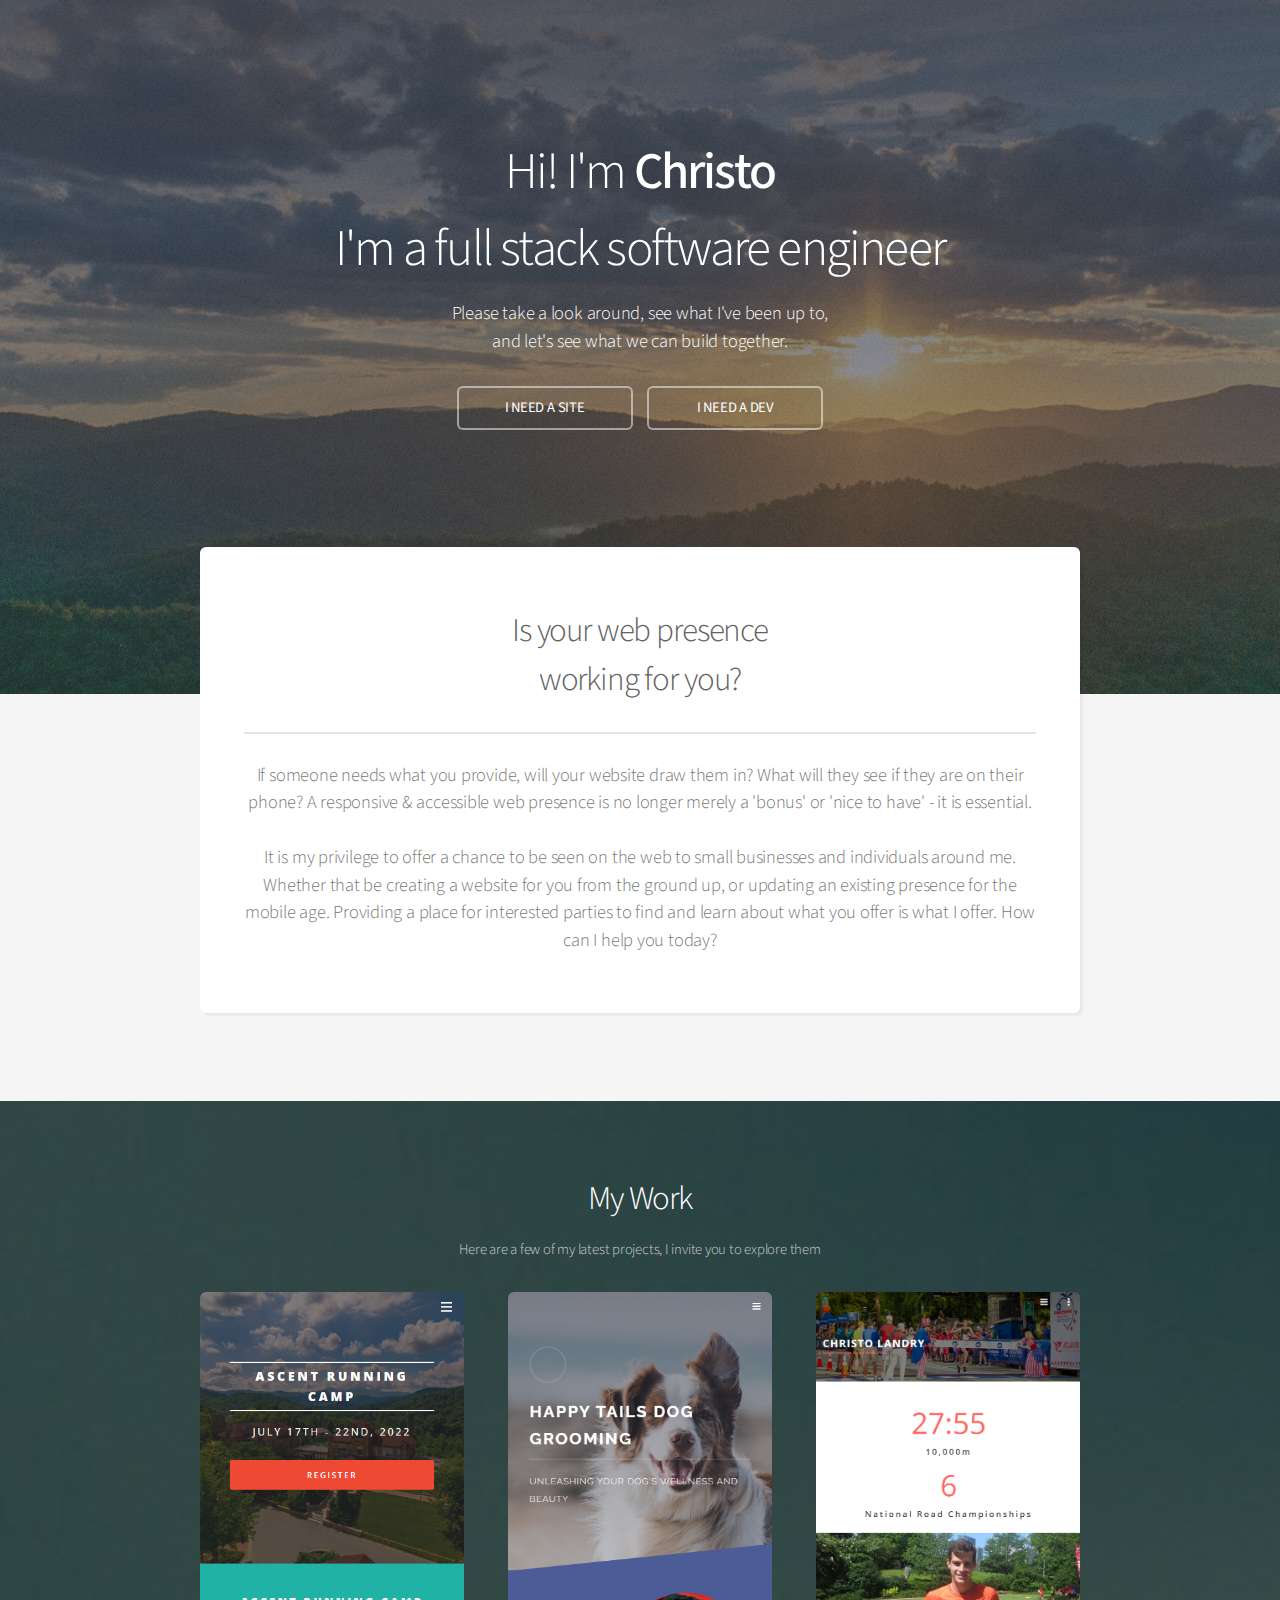
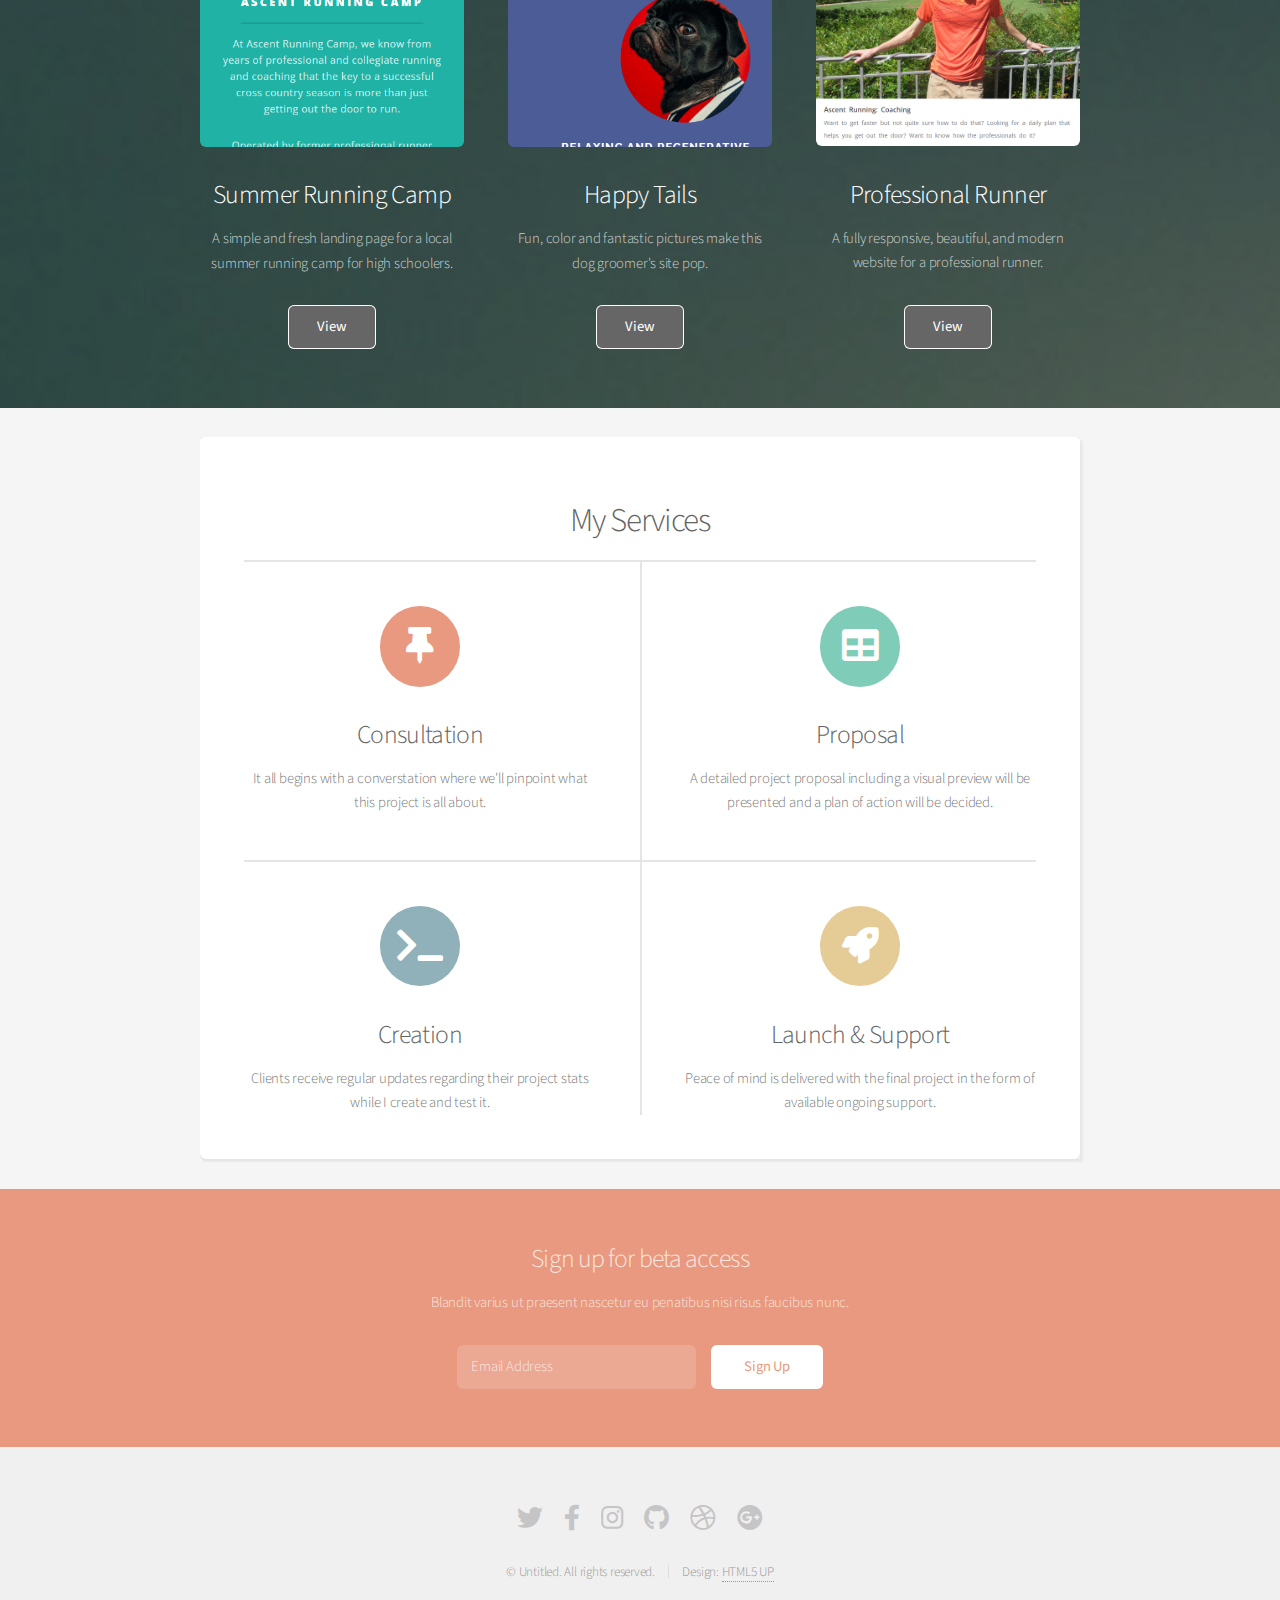
==== commit 538e3bf2: "Added My Services section" ====
--- a/index.html
+++ b/index.html
@@ -29,7 +29,7 @@
 
 			<!-- Main -->
 				<section id="main" class="container">
-					<section class="box special">
+					<section class="box special shadow">
 						<header class="major">
 							<h2>Is your web presence
 								<br />
@@ -76,6 +76,39 @@
 					</div>
 				</section>
 
+			<!-- My services -->
+			<section class="container marginTop shadow">
+				<section class="box special features">
+					<header class="major">
+						<h2>My Services</h2>
+					</header>
+					<div class="features-row">
+						<section>
+							<span class="icon solid major fa-thumbtack accent2"></span>
+							<h3>Consultation</h3>
+							<p>It all begins with a converstation where we'll pinpoint what this project is all about.</p>
+						</section>
+						<section>
+							<span class="icon solid major fa-table accent3"></span>
+							<h3>Proposal</h3>
+							<p>A detailed project proposal including a visual preview will be presented and a plan of action will be decided.</p>
+						</section>
+					</div>
+					<div class="features-row">
+						<section>
+							<span class="icon solid major fa-terminal accent4"></span>
+							<h3>Creation</h3>
+							<p>Clients receive regular updates regarding their project stats while I create and test it.</p>
+						</section>
+						<section>
+							<span class="icon solid major fa-rocket accent5"></span>
+							<h3>Launch & Support</h3>
+							<p>Peace of mind is delivered with the final project in the form of available ongoing support.</p>
+						</section>
+					</div>
+				</section>
+			</section>
+			
 			<!-- CTA -->
 				<section id="cta">
 
--- a/assets/css/main.css
+++ b/assets/css/main.css
@@ -3977,17 +3977,29 @@
 	color: inherit;
 }
 
-/* Header */
+/* Main */
 header.major .noBorder{
 	border: none;
-	font-size: 1.25em;
-	line-height: 1.5em;
+	padding-top: 0;
+}
+
+.shadow{
+	box-shadow: 3px 3px 2px rgba(0, 0, 0, 0.05);
 }
 
 /* Portfolio */
 header h2{
 	font-size: 2.25em;
 }
+
+/* My Services */
+.marginTop{
+	margin-top: 2em;
+}
+
+
+
+
 
 /* style 2 - used as the backdrop to the Portfolio section */
 .style2 {
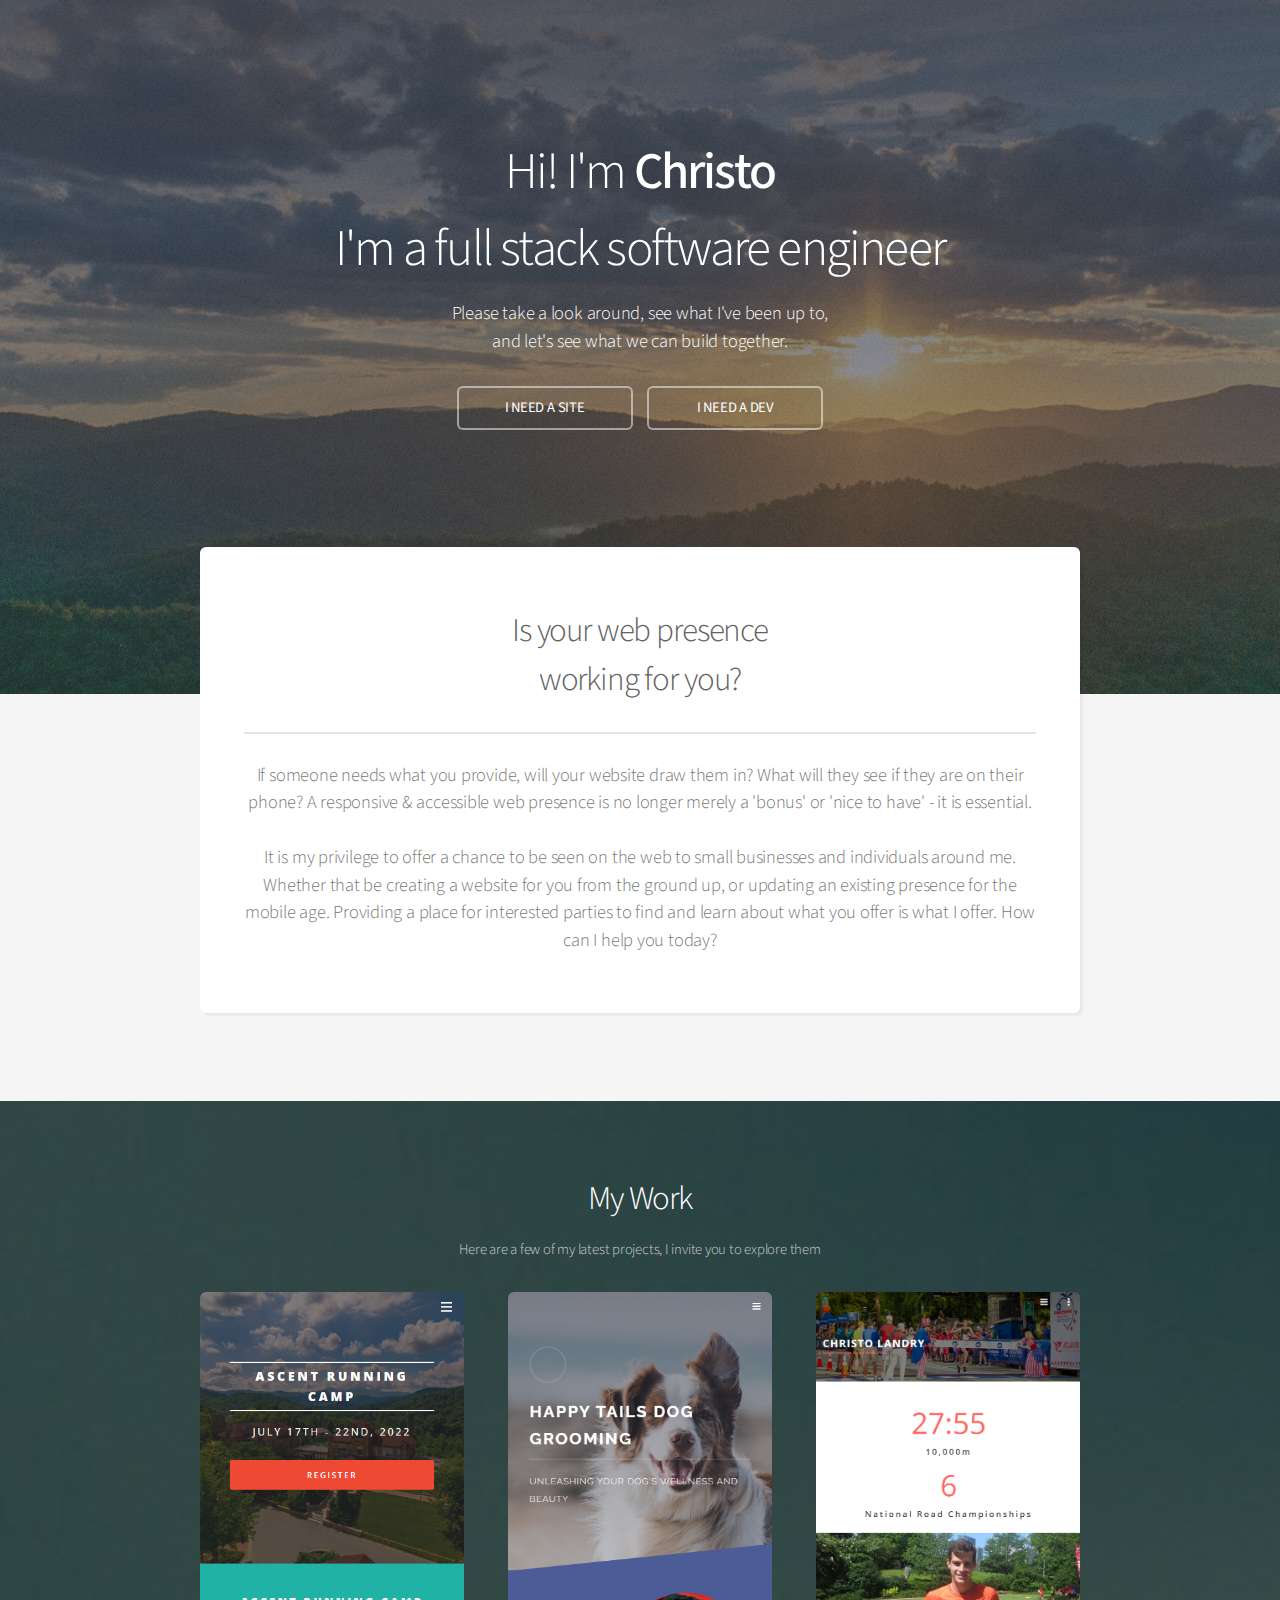
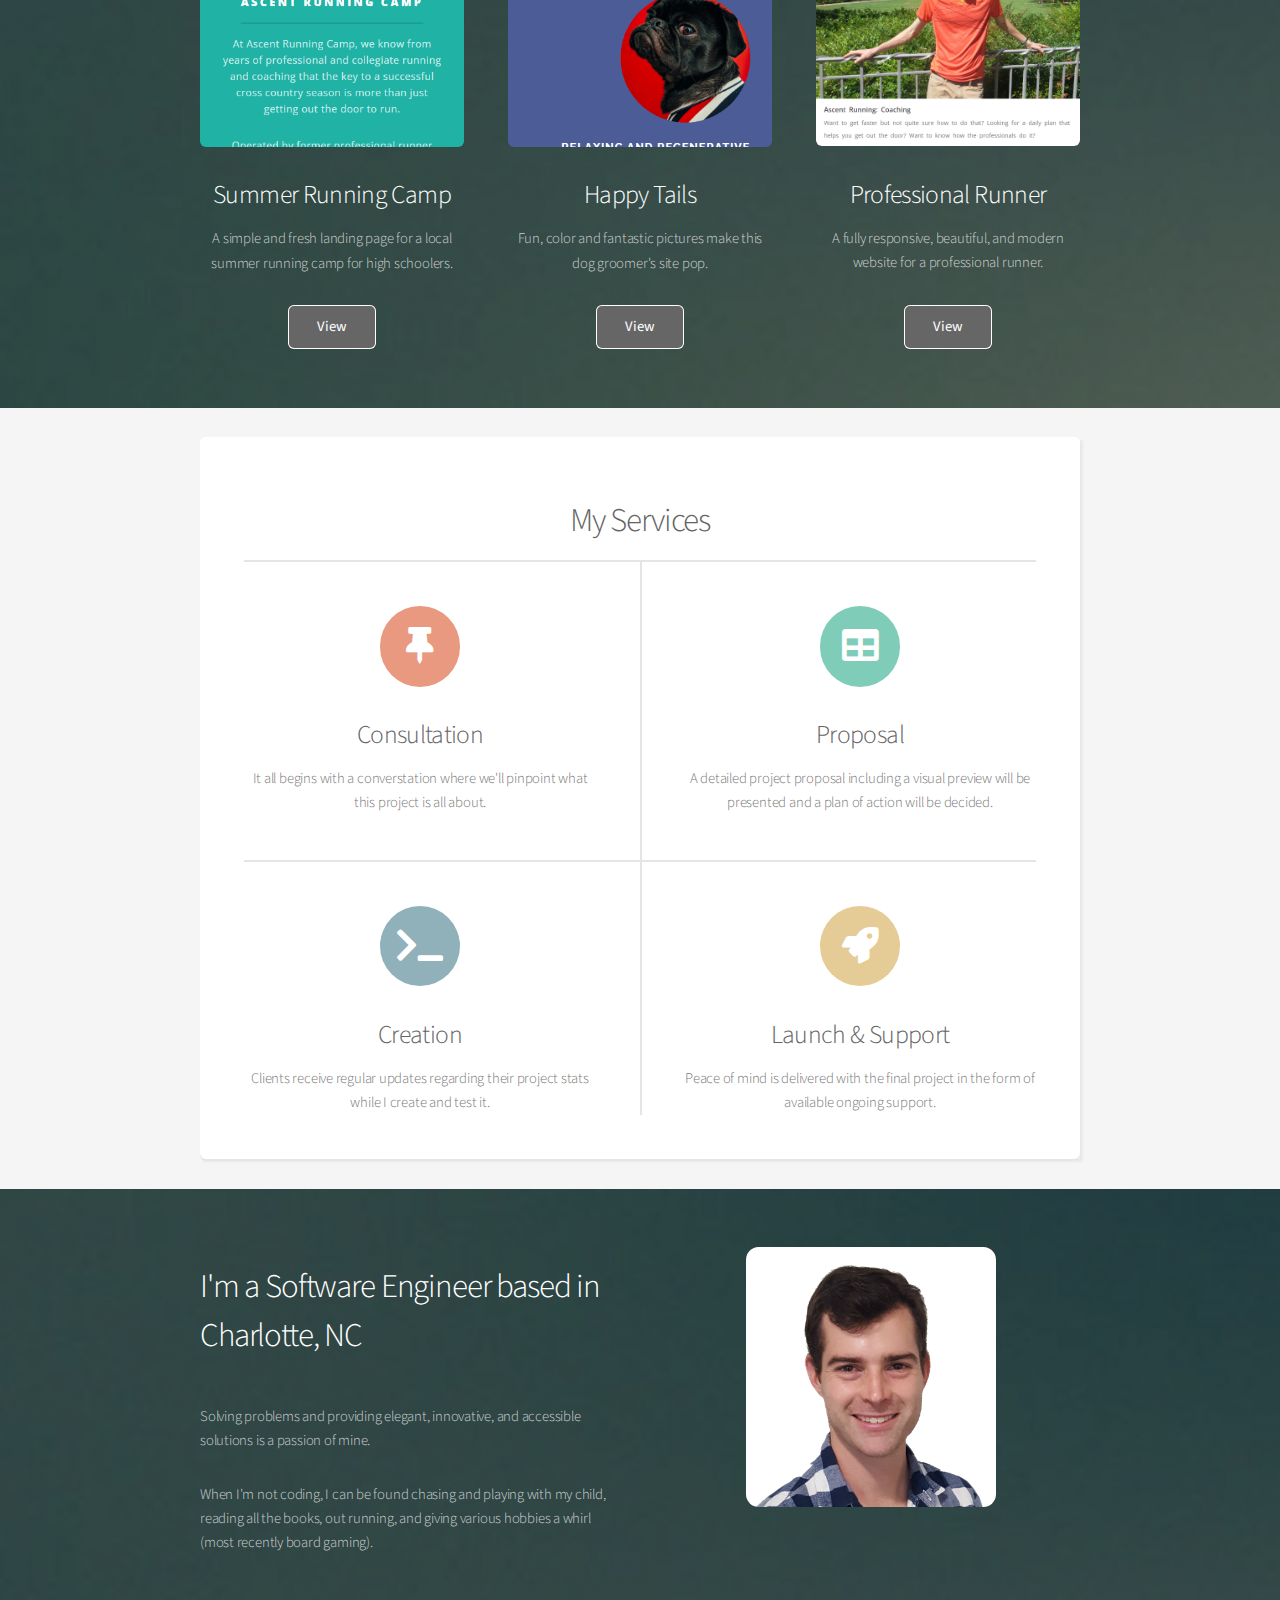
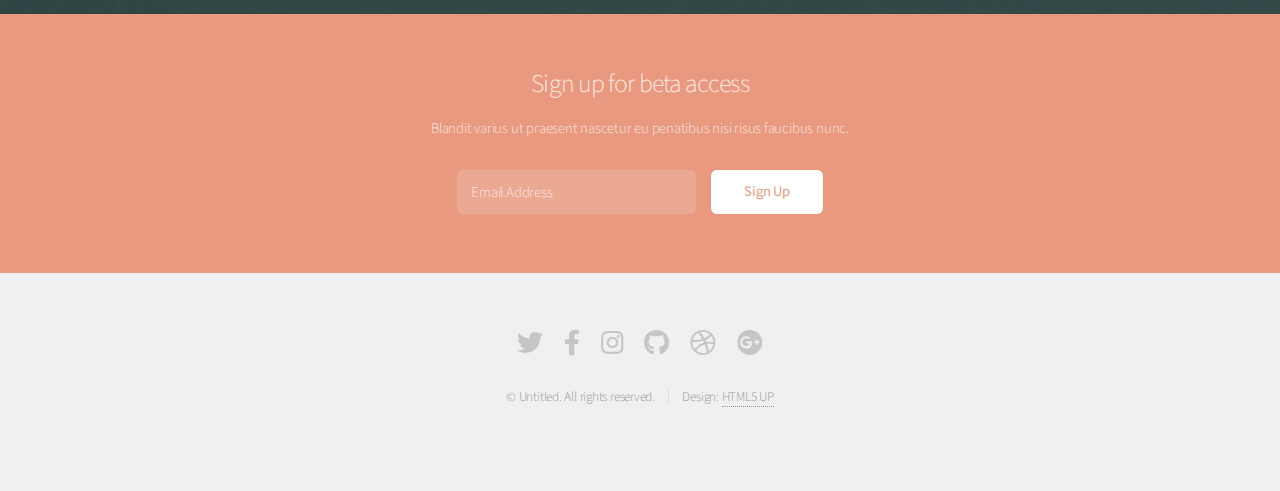
==== commit f37a92b3: "Added About Me Section" ====
--- a/index.html
+++ b/index.html
@@ -109,6 +109,26 @@
 				</section>
 			</section>
 			
+			<!-- About Me -->
+			<section id="four" class="main style2">
+				<div class="container">
+					<div class="row gtr-150 ">
+						<div class="col-6 col-12-medium">
+							<header class="major">
+								<h2>I'm a Software Engineer based in Charlotte, NC</h2>
+							</header>
+							<p>Solving problems and providing elegant, innovative, and accessible solutions is a passion of mine.</p>
+							<p>When I'm not coding, I can be found chasing and playing with my child, reading all the books, out running, and giving various hobbies a whirl (most recently board gaming).</p>
+						</div>
+						<div class="col-6 col-12-medium imp-medium rightMargin">
+							<span class="image fit">
+								<img id="headshot" src="images/headshot.png" alt="Christo">
+							</span>
+						</div>
+					</div>
+				</div>
+			</section>
+
 			<!-- CTA -->
 				<section id="cta">
 
--- a/assets/css/main.css
+++ b/assets/css/main.css
@@ -3997,9 +3997,21 @@
 	margin-top: 2em;
 }
 
-
-
-
+/* About me */
+#four header.major {
+	margin-bottom: 2em;
+}
+
+#headshot {
+	width: 60%;
+	margin-left: auto;
+	margin-right: auto;
+	border-radius: 5%;
+}
+
+#four header{
+	text-align: start;
+}
 
 /* style 2 - used as the backdrop to the Portfolio section */
 .style2 {
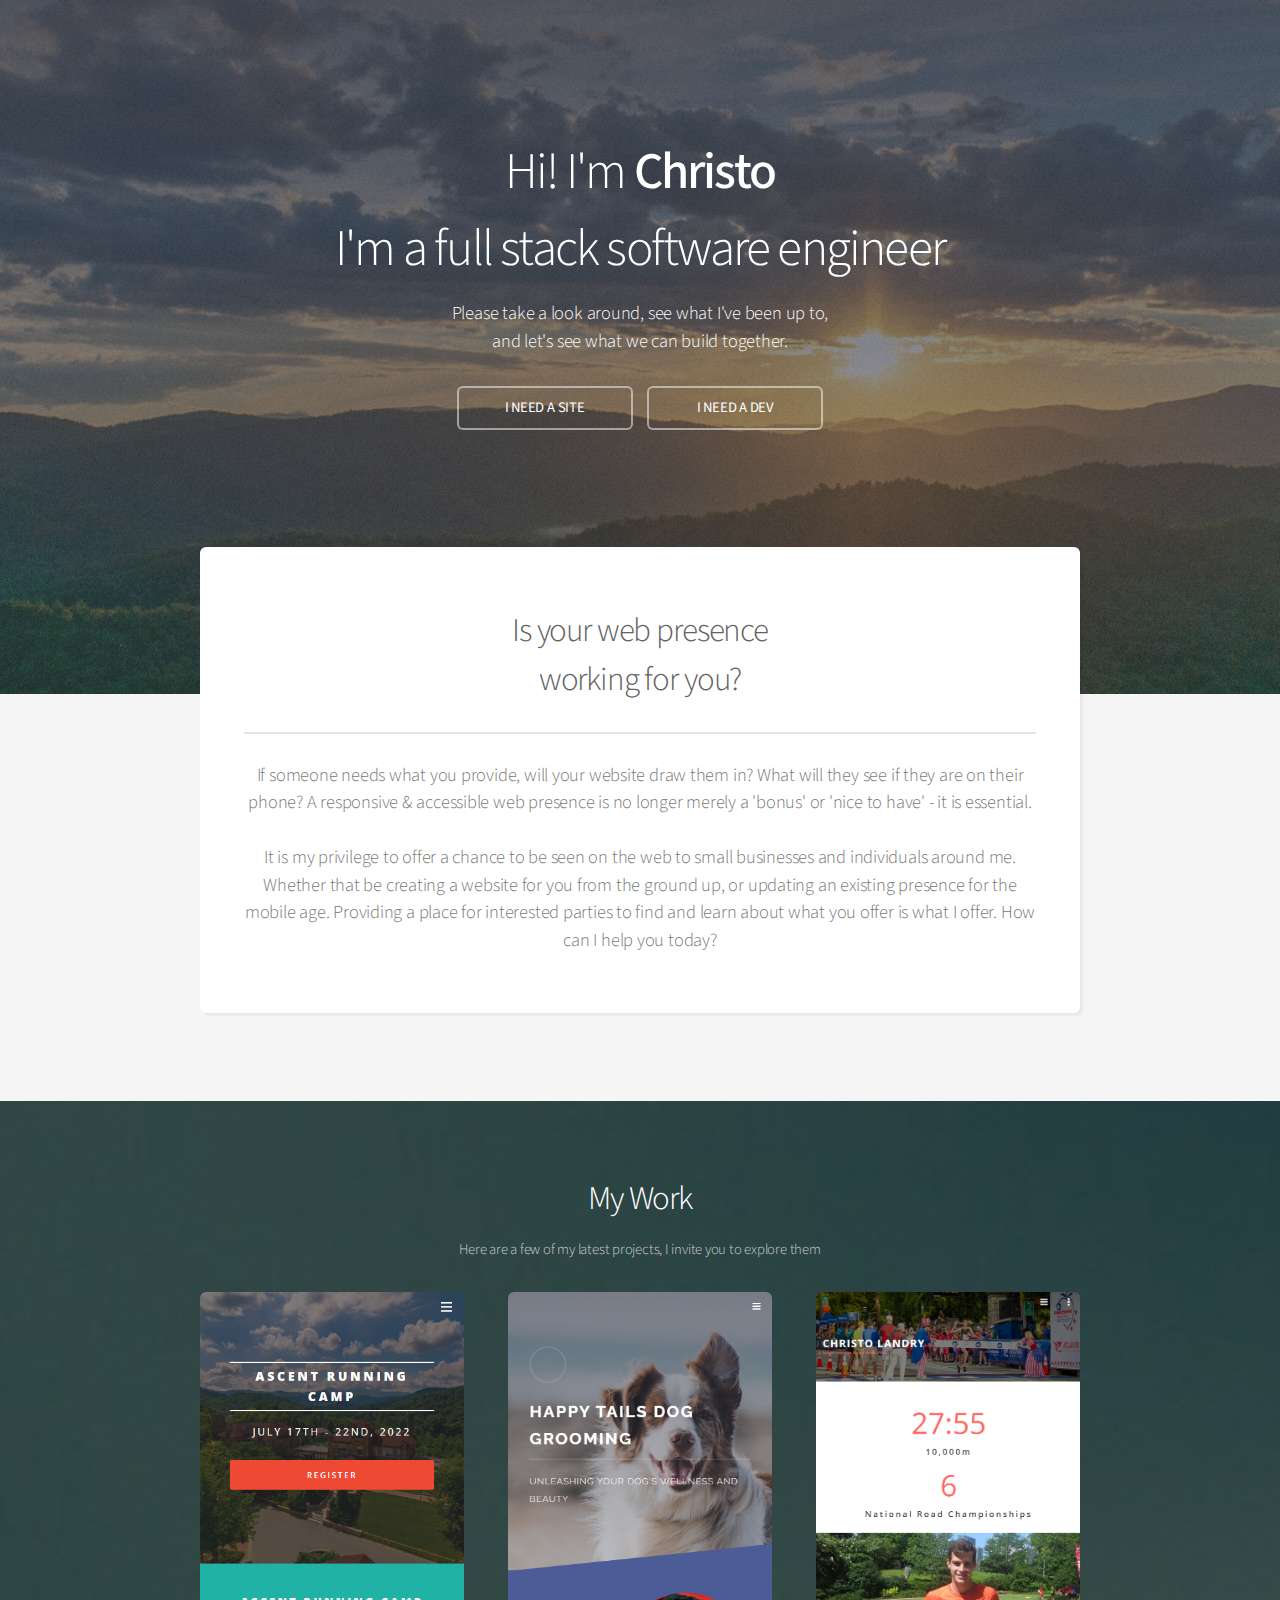
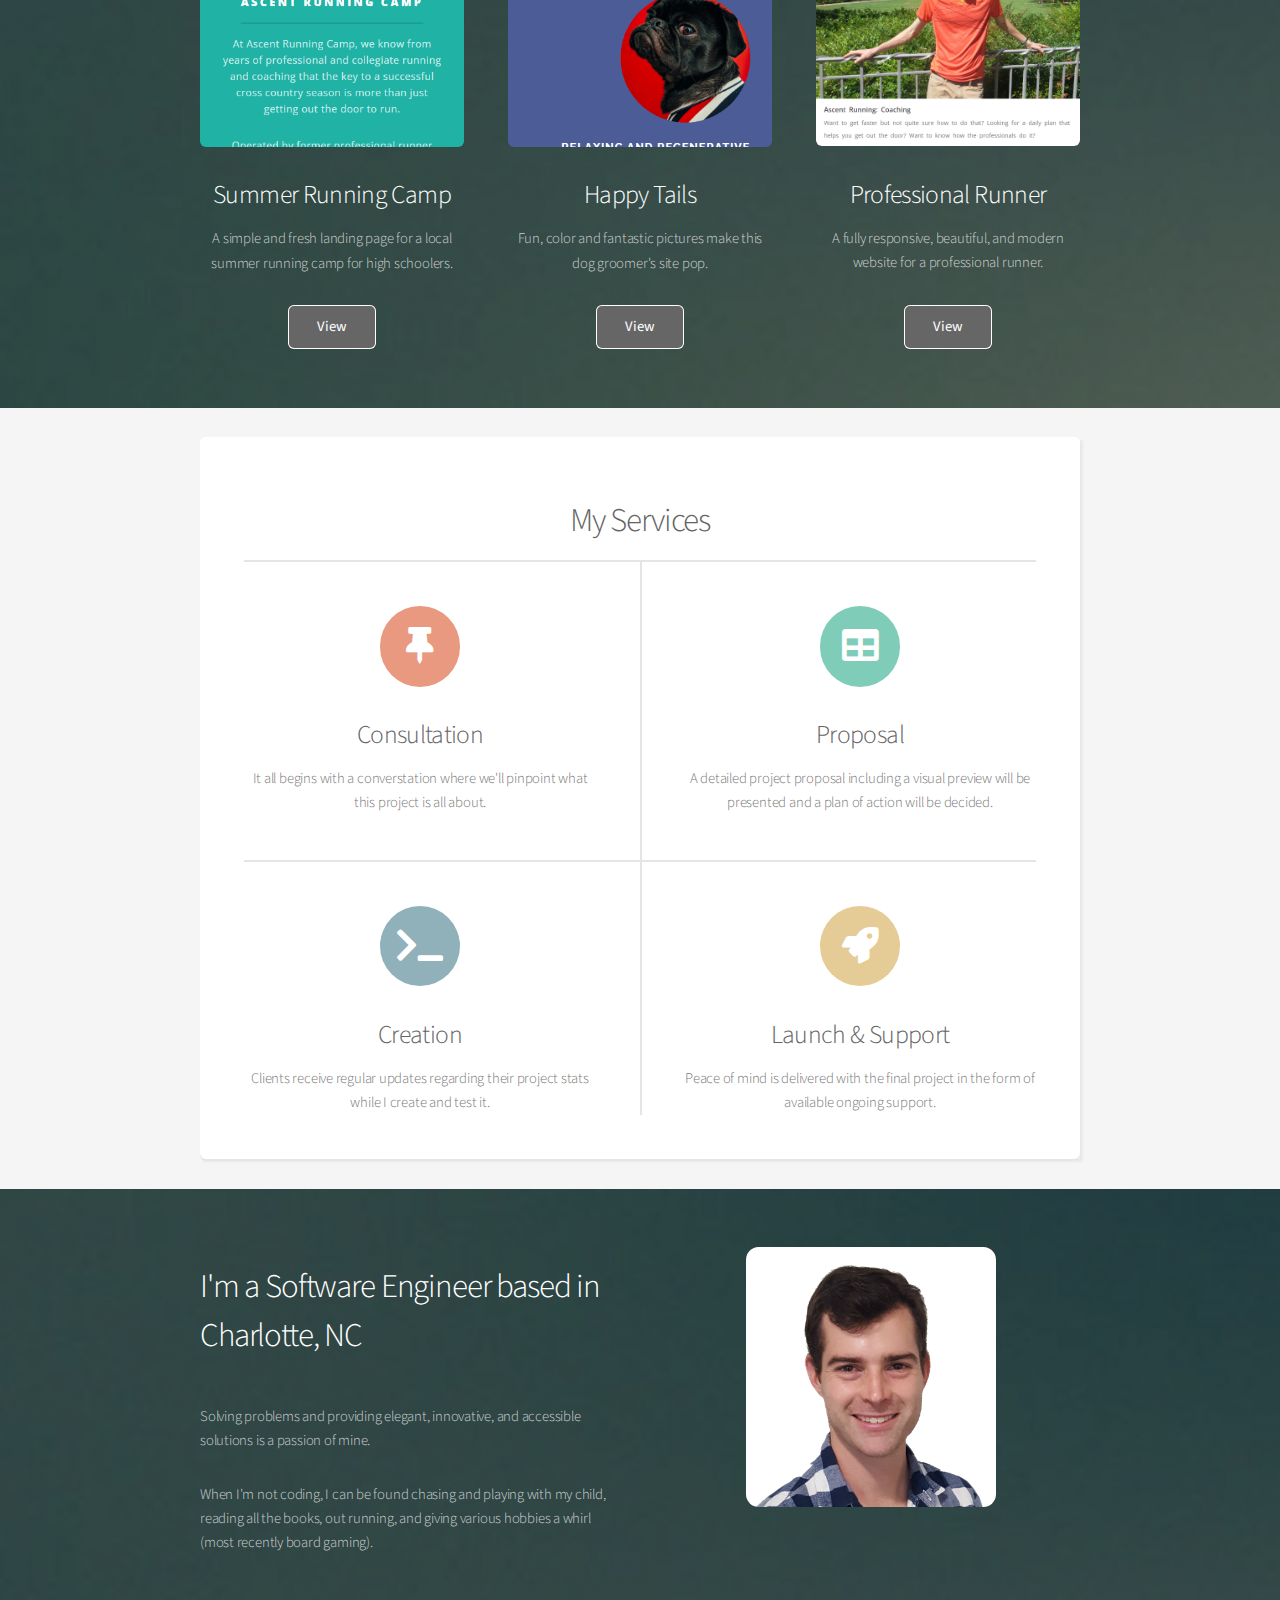
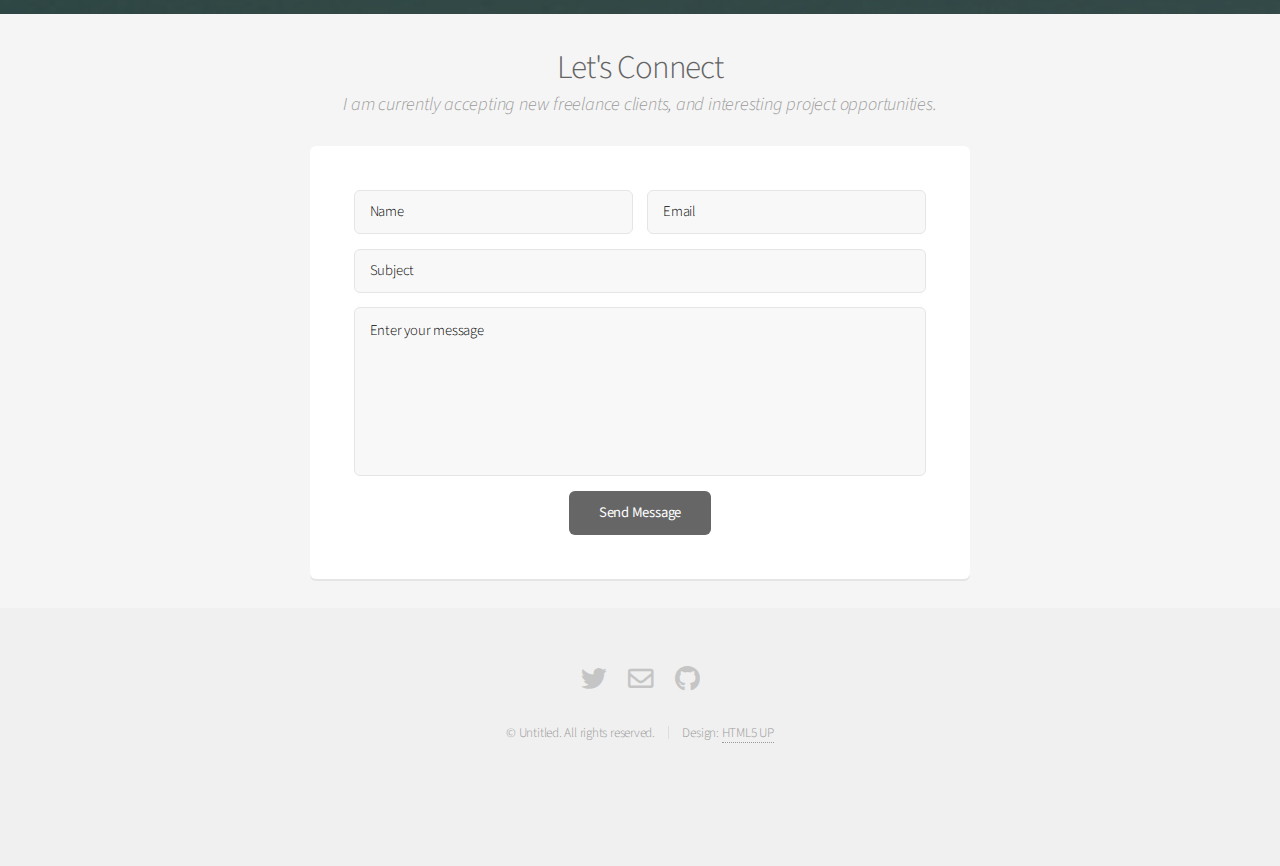
==== commit ba003aee: "Added contact form and updated footer" ====
--- a/index.html
+++ b/index.html
@@ -129,39 +129,52 @@
 				</div>
 			</section>
 
-			<!-- CTA -->
-				<section id="cta">
-
-					<h2>Sign up for beta access</h2>
-					<p>Blandit varius ut praesent nascetur eu penatibus nisi risus faucibus nunc.</p>
-
-					<form>
+			<!-- Contact Me -->
+			<section id="contact" class="container medium marginTop">
+				<header class="align-center">
+					<h2>Let's Connect</h2>
+						<p>I am currently accepting new freelance clients, and interesting project opportunities.</p>
+				</header>
+				<div class="box">
+					<form method="post" action="POST" data-netlify="true" name="contact">
 						<div class="row gtr-50 gtr-uniform">
-							<div class="col-8 col-12-mobilep">
-								<input type="email" name="email" id="email" placeholder="Email Address" />
+							<div class="col-6 col-12-mobilep">
+								<input type="text" name="name" id="name" value="" placeholder="Name">
 							</div>
-							<div class="col-4 col-12-mobilep">
-								<input type="submit" value="Sign Up" class="fit" />
+							<div class="col-6 col-12-mobilep">
+								<input type="email" name="email" id="email" value="" placeholder="Email">
+							</div>
+							<div class="col-12">
+								<input type="text" name="subject" id="subject" value="" placeholder="Subject">
+							</div>
+							<div class="col-12">
+								<textarea name="message" id="message" placeholder="Enter your message" rows="6"></textarea>
+							</div>
+							<div class="col-12">
+								<ul class="actions special">
+									<li><input type="submit" value="Send Message"></li>
+								</ul>
 							</div>
 						</div>
 					</form>
-
-				</section>
+				</div>
+			</section>
 
 			<!-- Footer -->
-				<footer id="footer">
-					<ul class="icons">
-						<li><a href="#" class="icon brands fa-twitter"><span class="label">Twitter</span></a></li>
-						<li><a href="#" class="icon brands fa-facebook-f"><span class="label">Facebook</span></a></li>
-						<li><a href="#" class="icon brands fa-instagram"><span class="label">Instagram</span></a></li>
-						<li><a href="#" class="icon brands fa-github"><span class="label">Github</span></a></li>
-						<li><a href="#" class="icon brands fa-dribbble"><span class="label">Dribbble</span></a></li>
-						<li><a href="#" class="icon brands fa-google-plus"><span class="label">Google+</span></a></li>
-					</ul>
-					<ul class="copyright">
-						<li>&copy; Untitled. All rights reserved.</li><li>Design: <a href="http://html5up.net">HTML5 UP</a></li>
-					</ul>
-				</footer>
+			<footer id="footer">
+				<ul class="icons">
+					<li><a href="https://twitter.com/Christo_Landry_" class="icon brands fa-twitter"><span class="label">Twitter</span></a></li>
+					<li><a href="mailto:christo.landry@gmail.com?subject=Hello Christo%27s site" class="icon fa-envelope"><span class="label">Email</span></a></li>
+					<li><a href="https://github.com/christolandry" class="icon brands fa-github"><span class="label">Github</span></a></li>
+					
+				</ul>
+				<ul class="copyright">
+					<li>&copy; Untitled. All rights reserved.</li><li>Design: <a href="http://html5up.net">HTML5 UP</a></li>
+				</ul>
+				<ul class="copyright">
+					<li class="chuck"></li>
+				</ul>
+			</footer>
 
 		</div>
 
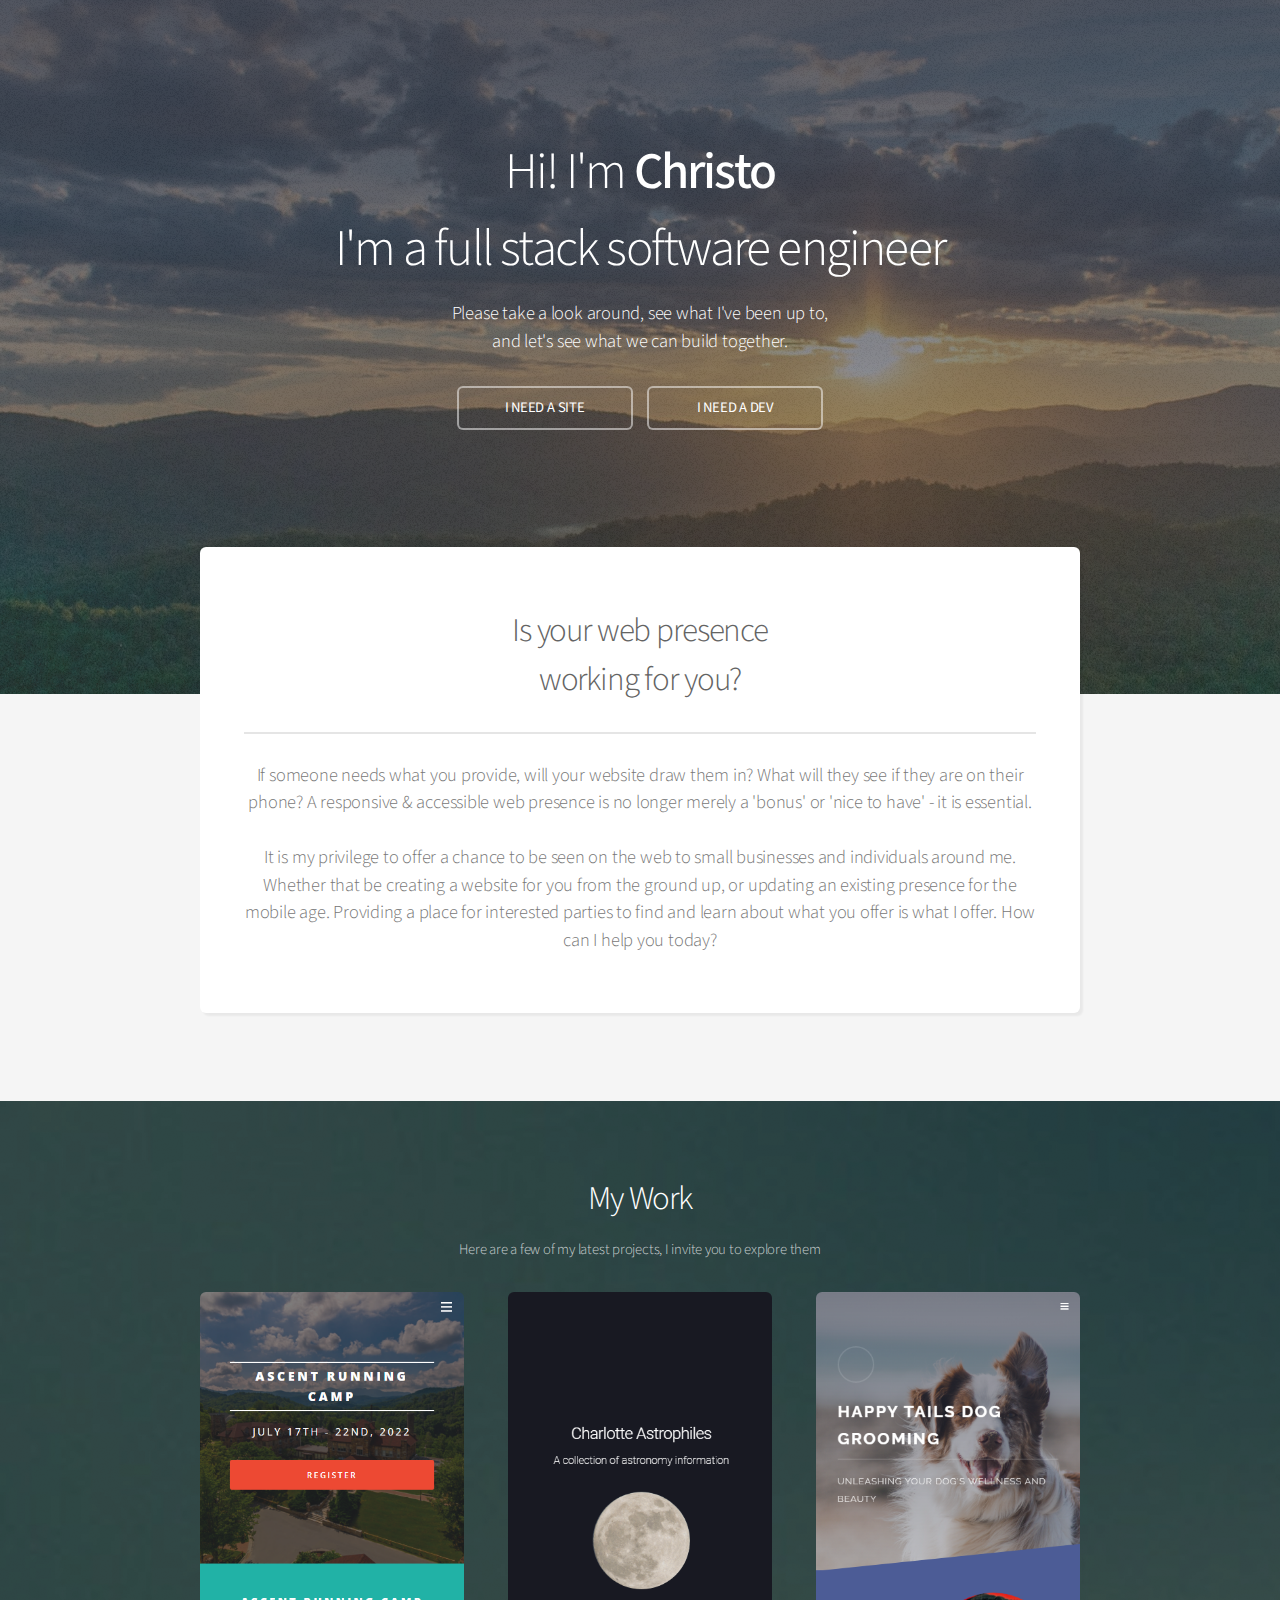
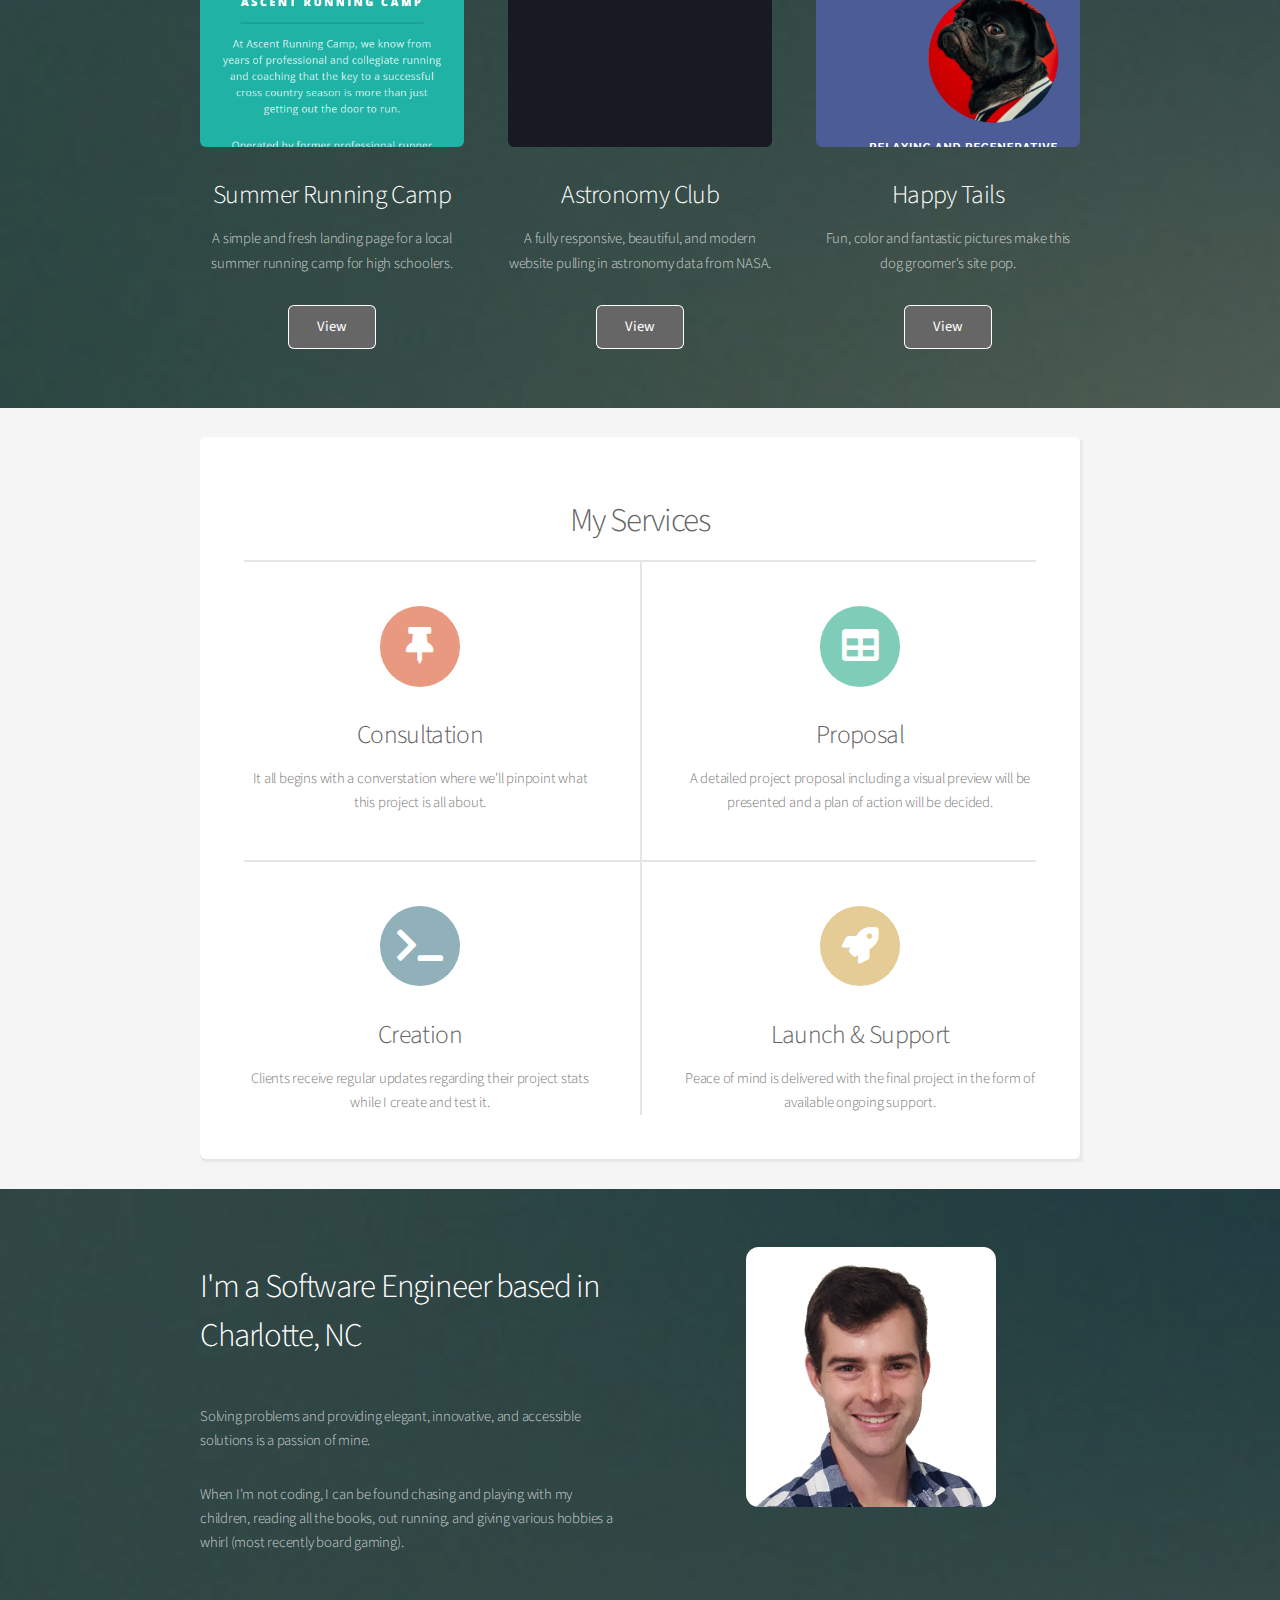
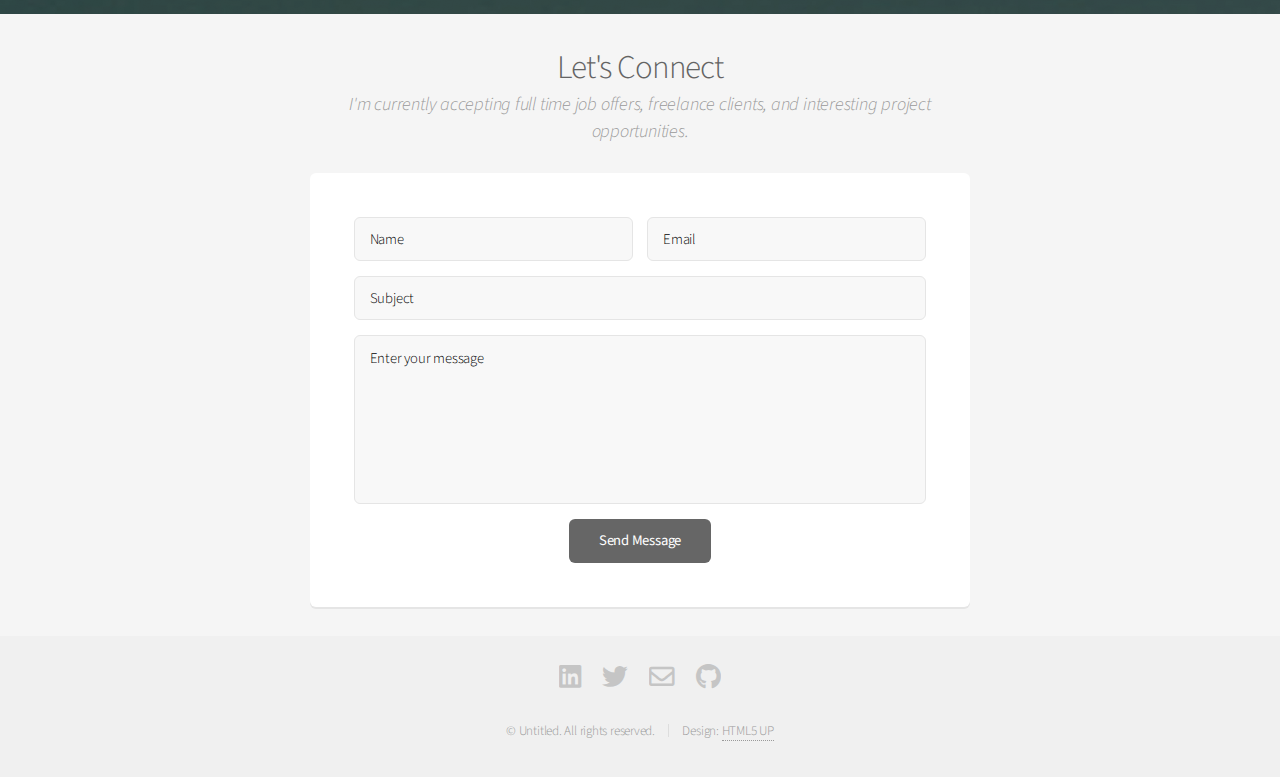
==== commit c1e9b2c1: "Quick update" ====
--- a/index.html
+++ b/index.html
@@ -6,7 +6,7 @@
 -->
 <html>
 	<head>
-		<title>Christo Landry - Web Dev</title>
+		<title>Christo Landry - Software Engineer</title>
 		<link rel="icon" type="image/x-icon" href="images/favicon.png">
 		<meta charset="utf-8" />
 		<meta name="viewport" content="width=device-width, initial-scale=1, user-scalable=no" />
@@ -49,13 +49,21 @@
 						<p>Here are a few of my latest projects, I invite you to explore them</p>
 						<div class="row gtr-150">
 							<div class="col-4 col-12-medium">
-								<span class="image fit"><a href="http://www.AscentRunningCamp.com" target="_blank"><img src="images/siteAscentRunningCamp2.png" alt="Summer Camp Preview"></a></span>
+								<span class="image fit"><a href="http://www.AscentRunningCamp.com" target="_blank"><img src="images/siteAscentRunningCamp.png" alt="Summer Camp Preview"></a></span>
 								<h3>Summer Running Camp</h3>
 								<p>A simple and fresh landing page for a local summer running camp for high schoolers.</p>
 								<ul class="actions special">
 									<li><a href="http://www.AscentRunningCamp.com" target="_blank" class="button">View</a></li>
 								</ul>	
 							</div>
+							<div class="col-4 col-12-medium">
+								<a href="https://charlotteastrophiles.netlify.app/" target="_blank"><span class="image fit"><img src="images/siteCharlotteAstrophiles.png" alt="ChristoLandry.com Preview"></span></a>
+								<h3>Astronomy Club</h3>
+								<p>A fully responsive, beautiful, and modern website pulling in astronomy data from NASA.</p>
+								<ul class="actions special">
+									<li><a href="https://spectralsalon.netlify.app" target="_blank" class="button">View</a></li>
+								</ul>
+							</div>	
 							<div class="col-4 col-12-medium">
 								<span class="image fit"><a href="https://happytailsdoggroomings.netlify.app" target="_blank"><img src="images/siteHappyTails.png" alt="Happy Tails Preview"></a></span>
 								<h3>Happy Tails</h3>
@@ -64,14 +72,6 @@
 									<li><a href="https://happytailsdoggroomings.netlify.app" target="_blank" class="button">View</a></li>
 								</ul>
 							</div>
-							<div class="col-4 col-12-medium">
-								<a href="http://ChristoLandry.com" target="_blank"><span class="image fit"><img src="images/siteChristoRunning2.png" alt="ChristoLandry.com Preview"></span></a>
-								<h3>Professional Runner</h3>
-								<p>A fully responsive, beautiful, and modern website for a professional runner.</p>
-								<ul class="actions special">
-									<li><a href="https://spectralsalon.netlify.app" target="_blank" class="button">View</a></li>
-								</ul>
-							</div>		
 						</div>
 					</div>
 				</section>
@@ -118,7 +118,7 @@
 								<h2>I'm a Software Engineer based in Charlotte, NC</h2>
 							</header>
 							<p>Solving problems and providing elegant, innovative, and accessible solutions is a passion of mine.</p>
-							<p>When I'm not coding, I can be found chasing and playing with my child, reading all the books, out running, and giving various hobbies a whirl (most recently board gaming).</p>
+							<p>When I'm not coding, I can be found chasing and playing with my children, reading all the books, out running, and giving various hobbies a whirl (most recently board gaming).</p>
 						</div>
 						<div class="col-6 col-12-medium imp-medium rightMargin">
 							<span class="image fit">
@@ -133,7 +133,7 @@
 			<section id="contact" class="container medium marginTop">
 				<header class="align-center">
 					<h2>Let's Connect</h2>
-						<p>I am currently accepting new freelance clients, and interesting project opportunities.</p>
+					<p>I'm currently accepting full time job offers, freelance clients, and interesting project opportunities.</p>
 				</header>
 				<div class="box">
 					<form method="post" action="POST" data-netlify="true" name="contact">
@@ -163,6 +163,7 @@
 			<!-- Footer -->
 			<footer id="footer">
 				<ul class="icons">
+					<li><a href="https://www.linkedin.com/in/christolandry/" class="icon brands fa-linkedin"><span class="label">Linked In</span></a></li>
 					<li><a href="https://twitter.com/Christo_Landry_" class="icon brands fa-twitter"><span class="label">Twitter</span></a></li>
 					<li><a href="mailto:christo.landry@gmail.com?subject=Hello Christo%27s site" class="icon fa-envelope"><span class="label">Email</span></a></li>
 					<li><a href="https://github.com/christolandry" class="icon brands fa-github"><span class="label">Github</span></a></li>
--- a/assets/css/main.css
+++ b/assets/css/main.css
@@ -4013,6 +4013,12 @@
 	text-align: start;
 }
 
+/* footer */
+#footer{
+	padding: 2em 0 0 0;
+}
+
+
 /* style 2 - used as the backdrop to the Portfolio section */
 .style2 {
 	background-attachment: scroll;
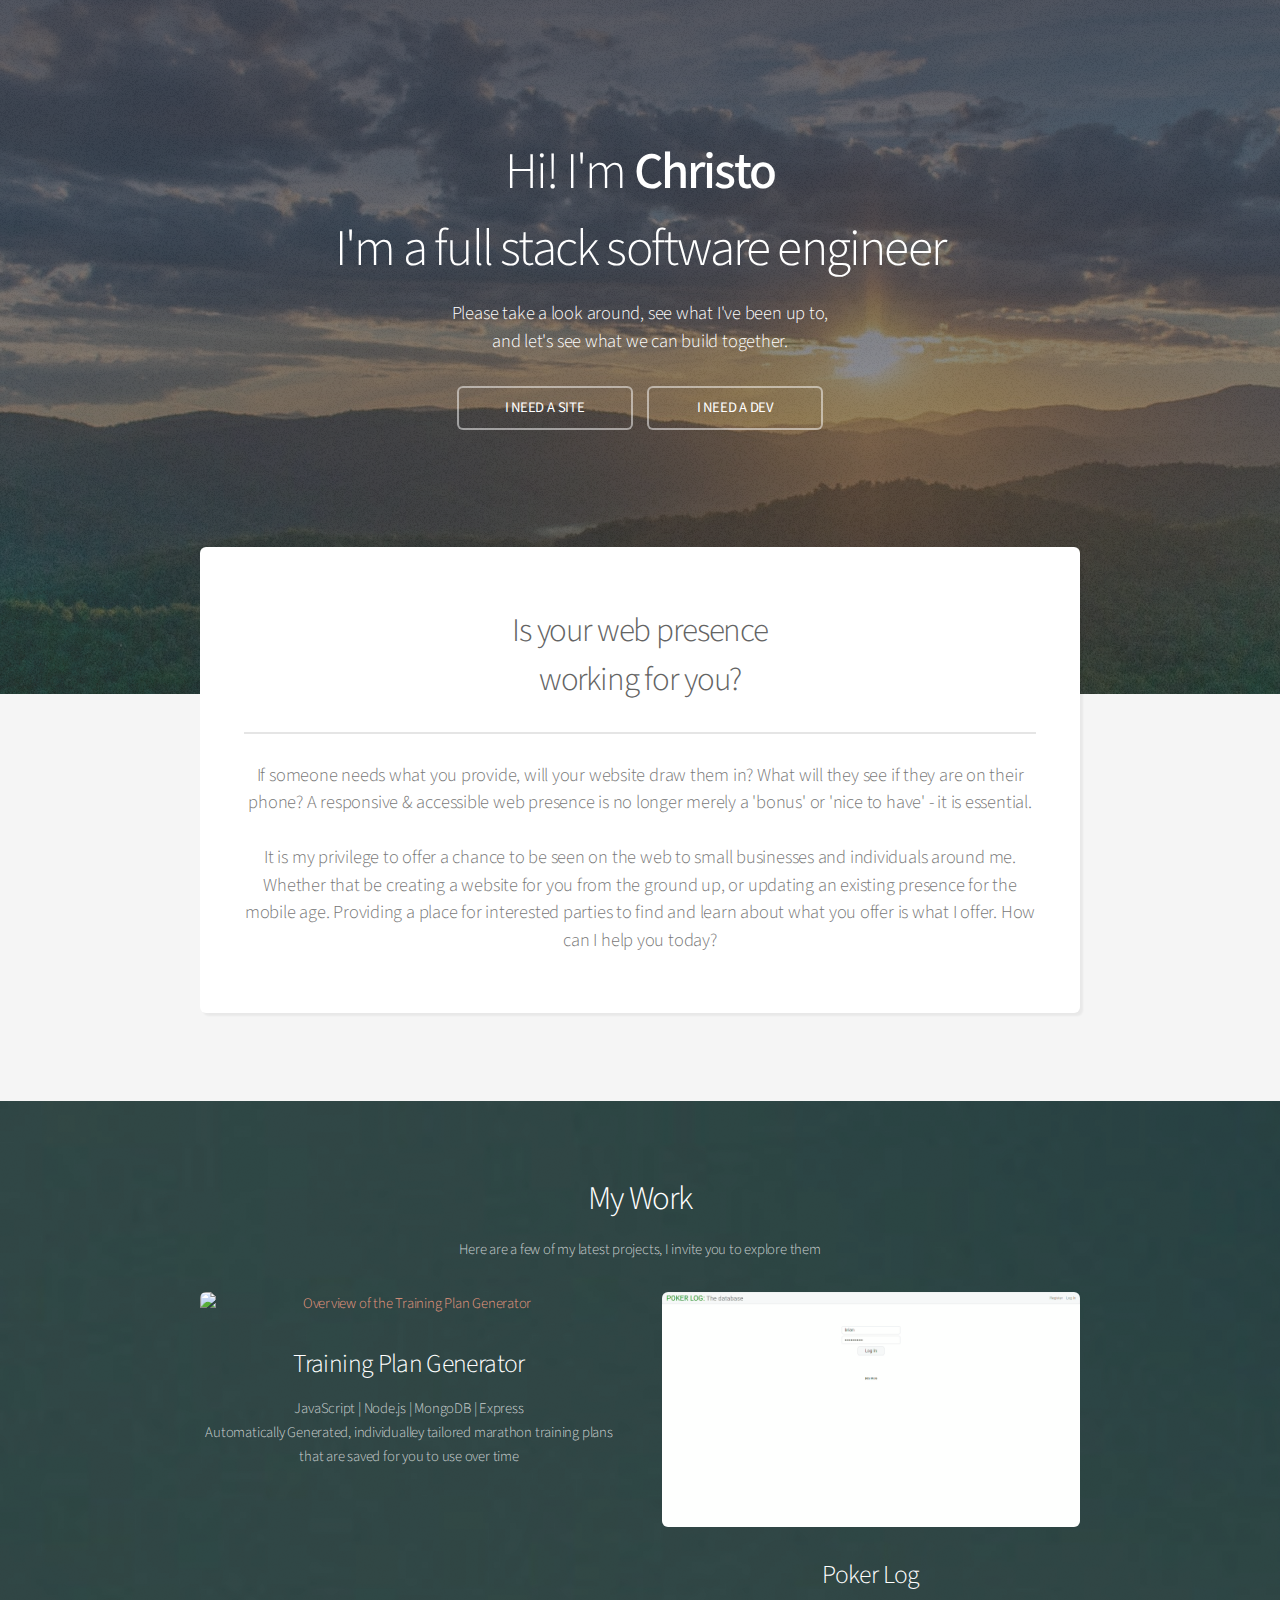
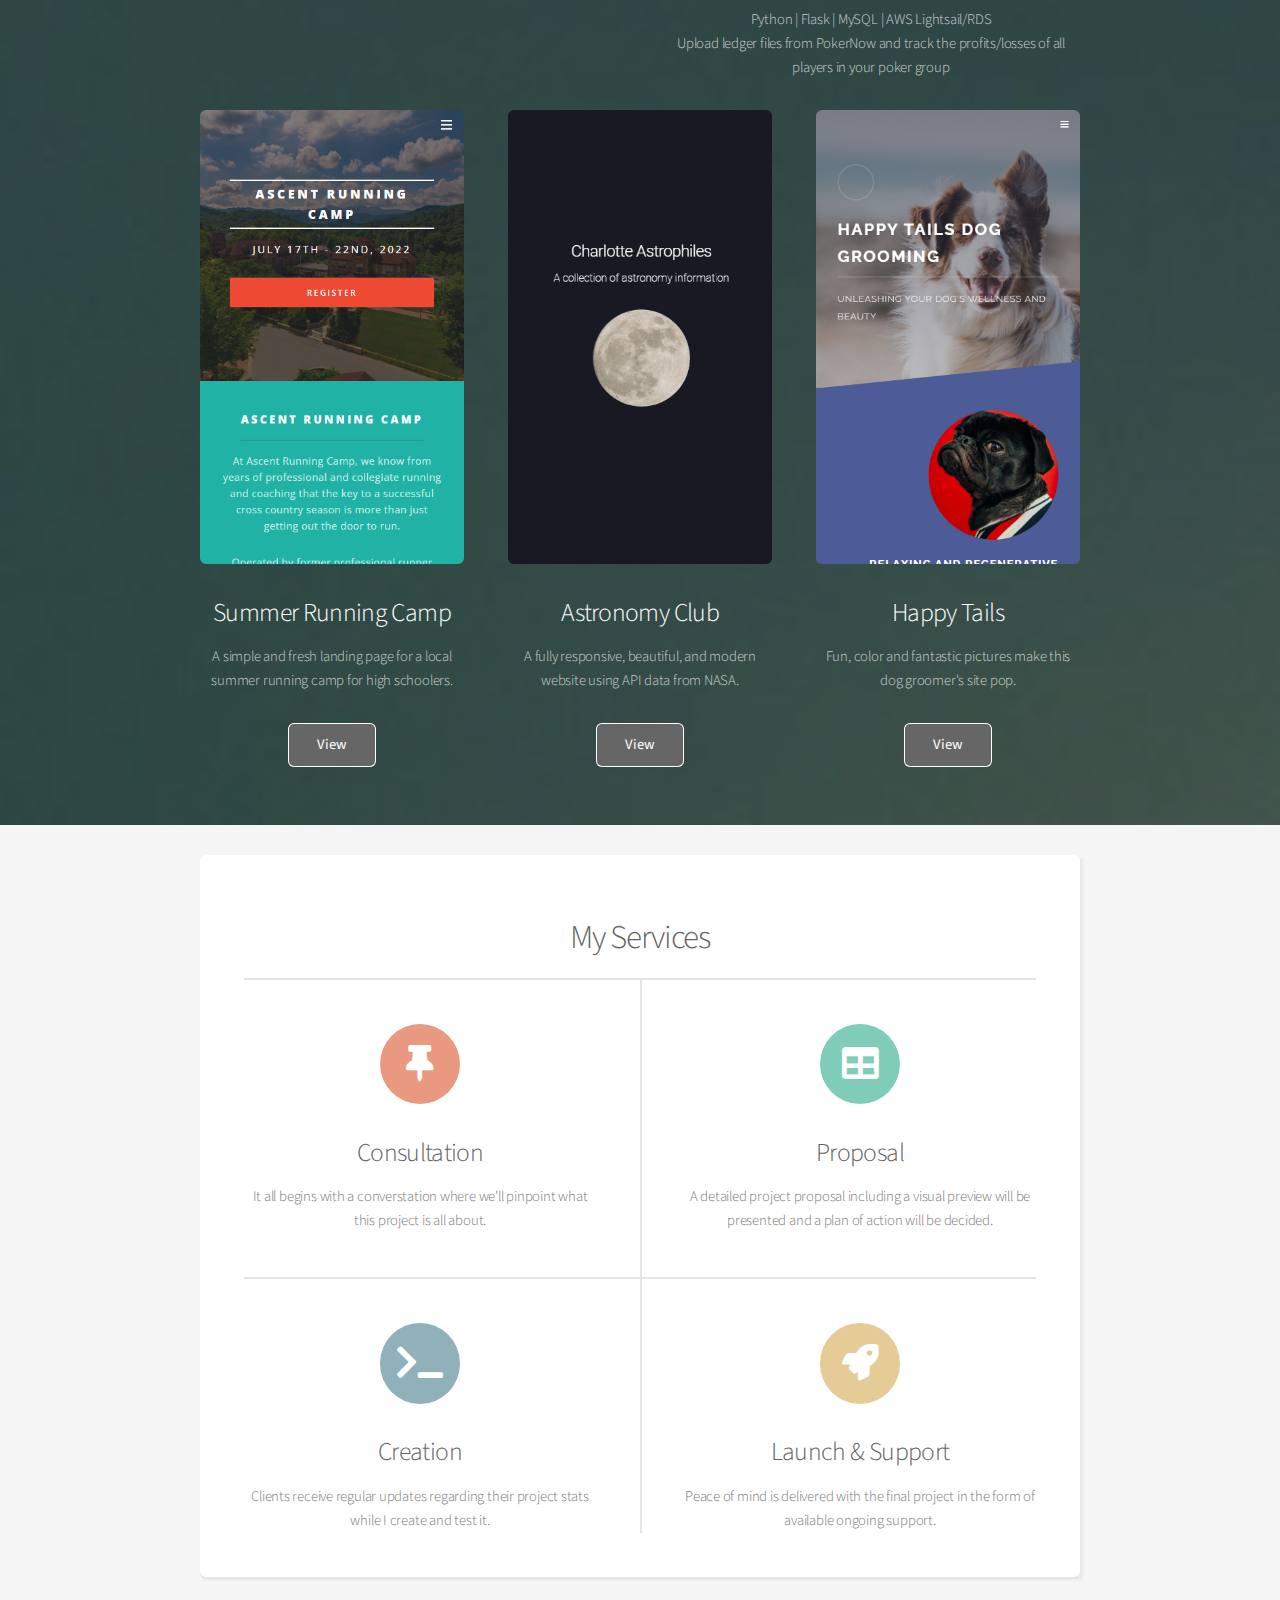
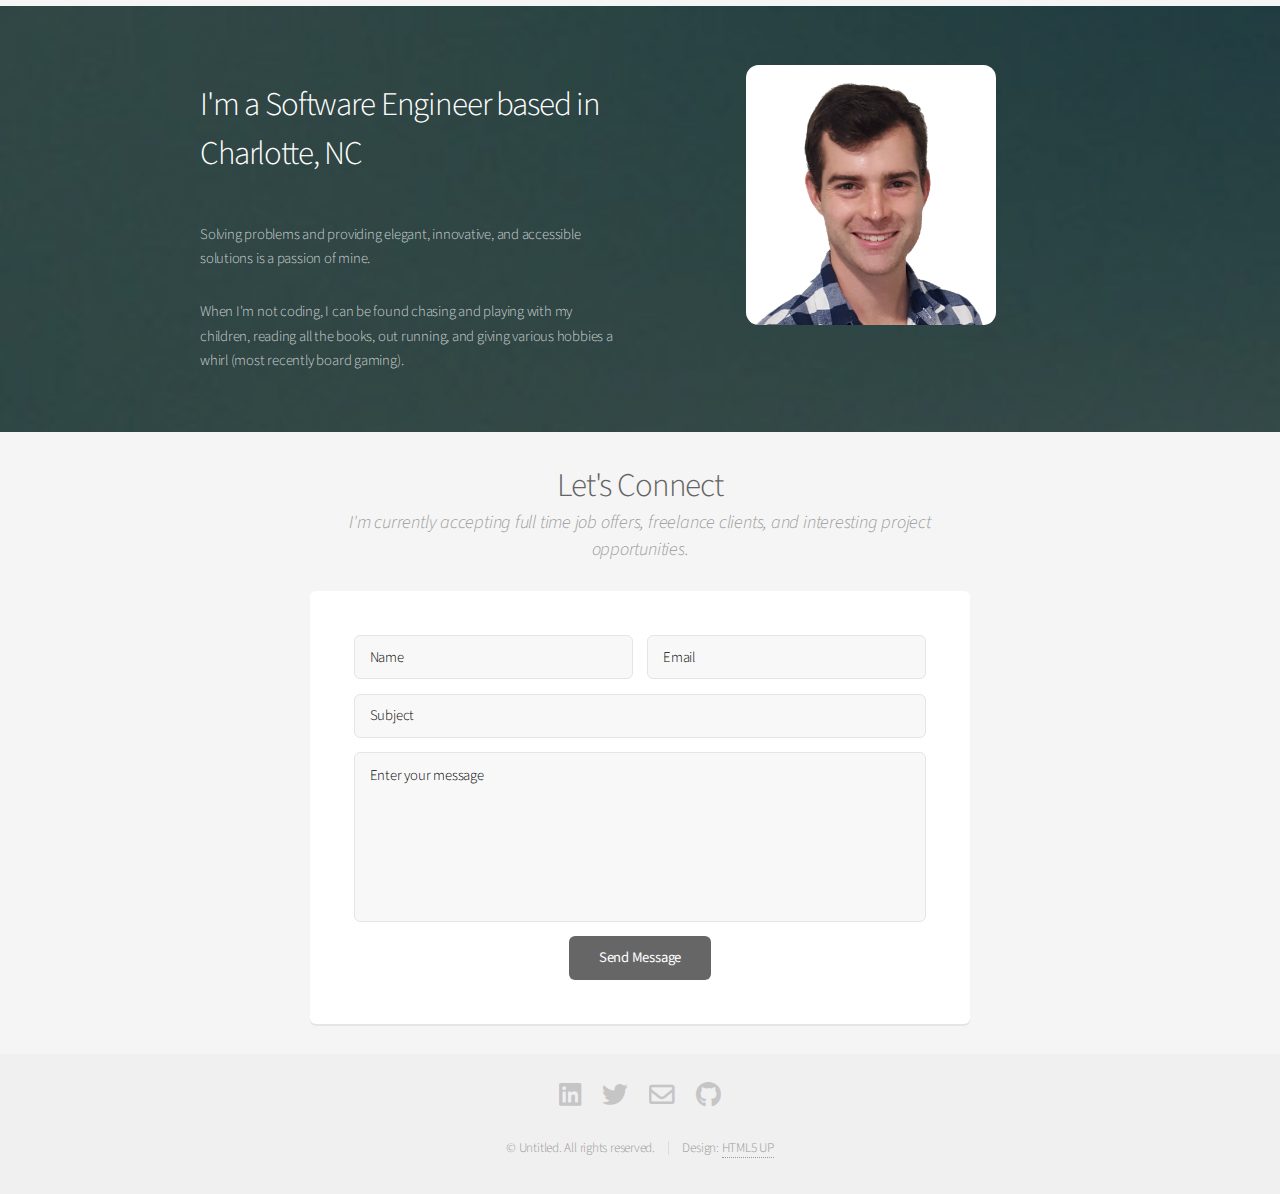
==== commit 7af7d2ec: "Add: Poker Log and Training Plan Generator to the site" ====
--- a/index.html
+++ b/index.html
@@ -48,6 +48,20 @@
 						</header>
 						<p>Here are a few of my latest projects, I invite you to explore them</p>
 						<div class="row gtr-150">
+							<div class="col-6">
+								<span class="image fit"><a href="https://ascent-running-training-plan-generator.vercel.app/" target="_blank"><img src="images/trainingPlanGenerator.gif" alt="Overview of the Training Plan Generator"></a></span>
+								<h3>Training Plan Generator</h3>
+								<p>JavaScript | Node.js | MongoDB | Express <br>
+								Automatically Generated, individualley tailored marathon training plans that are saved for you to use over time</p>
+							</div>
+							<div class="col-6">
+								<span class="image fit"><img src="images/poker-log.gif" alt="Overview of the Training Plan Generator"></span>
+								<h3>Poker Log</h3>
+								<p>Python | Flask | MySQL | AWS Lightsail/RDS <br>
+								Upload ledger files from PokerNow and track the profits/losses of all players in your poker group</p>
+							</div>
+						</div>
+						<div class="row gtr-150">
 							<div class="col-4 col-12-medium">
 								<span class="image fit"><a href="http://www.AscentRunningCamp.com" target="_blank"><img src="images/siteAscentRunningCamp.png" alt="Summer Camp Preview"></a></span>
 								<h3>Summer Running Camp</h3>
@@ -59,7 +73,7 @@
 							<div class="col-4 col-12-medium">
 								<a href="https://charlotteastrophiles.netlify.app/" target="_blank"><span class="image fit"><img src="images/siteCharlotteAstrophiles.png" alt="ChristoLandry.com Preview"></span></a>
 								<h3>Astronomy Club</h3>
-								<p>A fully responsive, beautiful, and modern website pulling in astronomy data from NASA.</p>
+								<p>A fully responsive, beautiful, and modern website using API data from NASA.</p>
 								<ul class="actions special">
 									<li><a href="https://spectralsalon.netlify.app" target="_blank" class="button">View</a></li>
 								</ul>
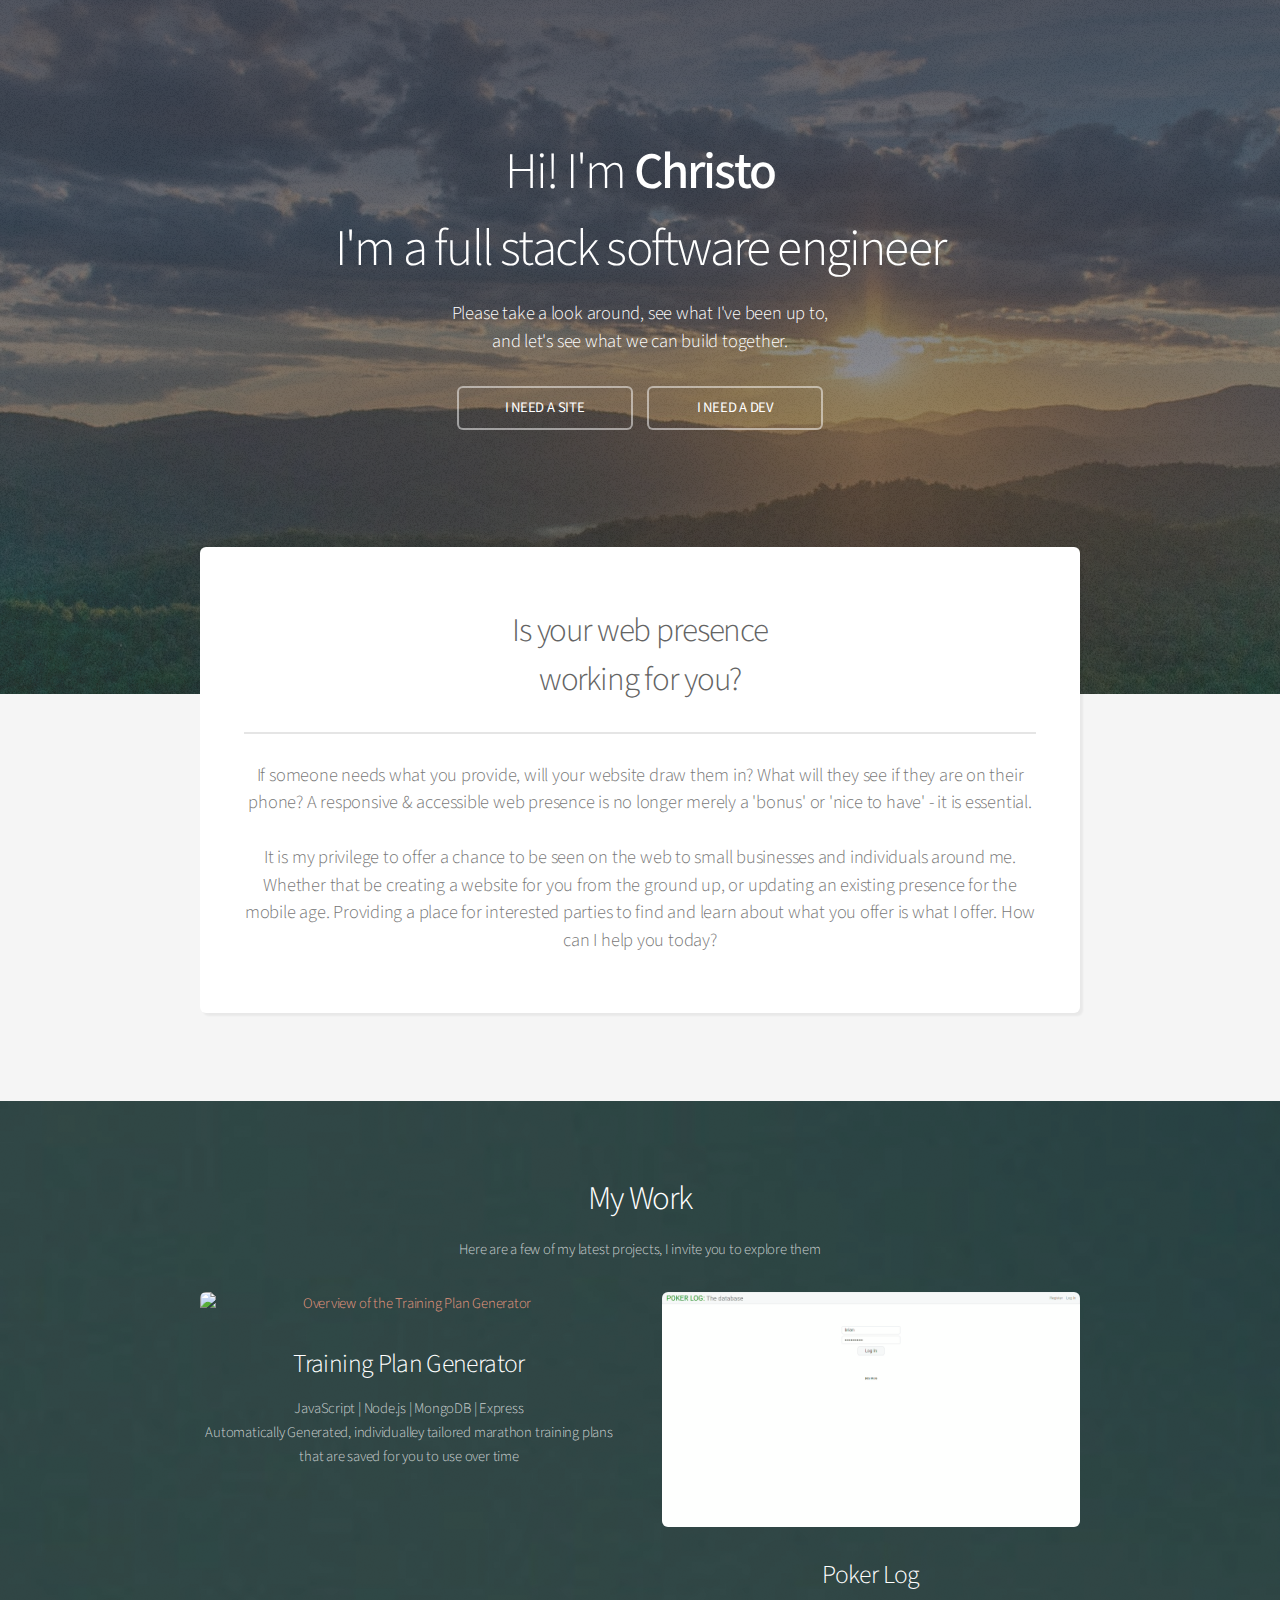
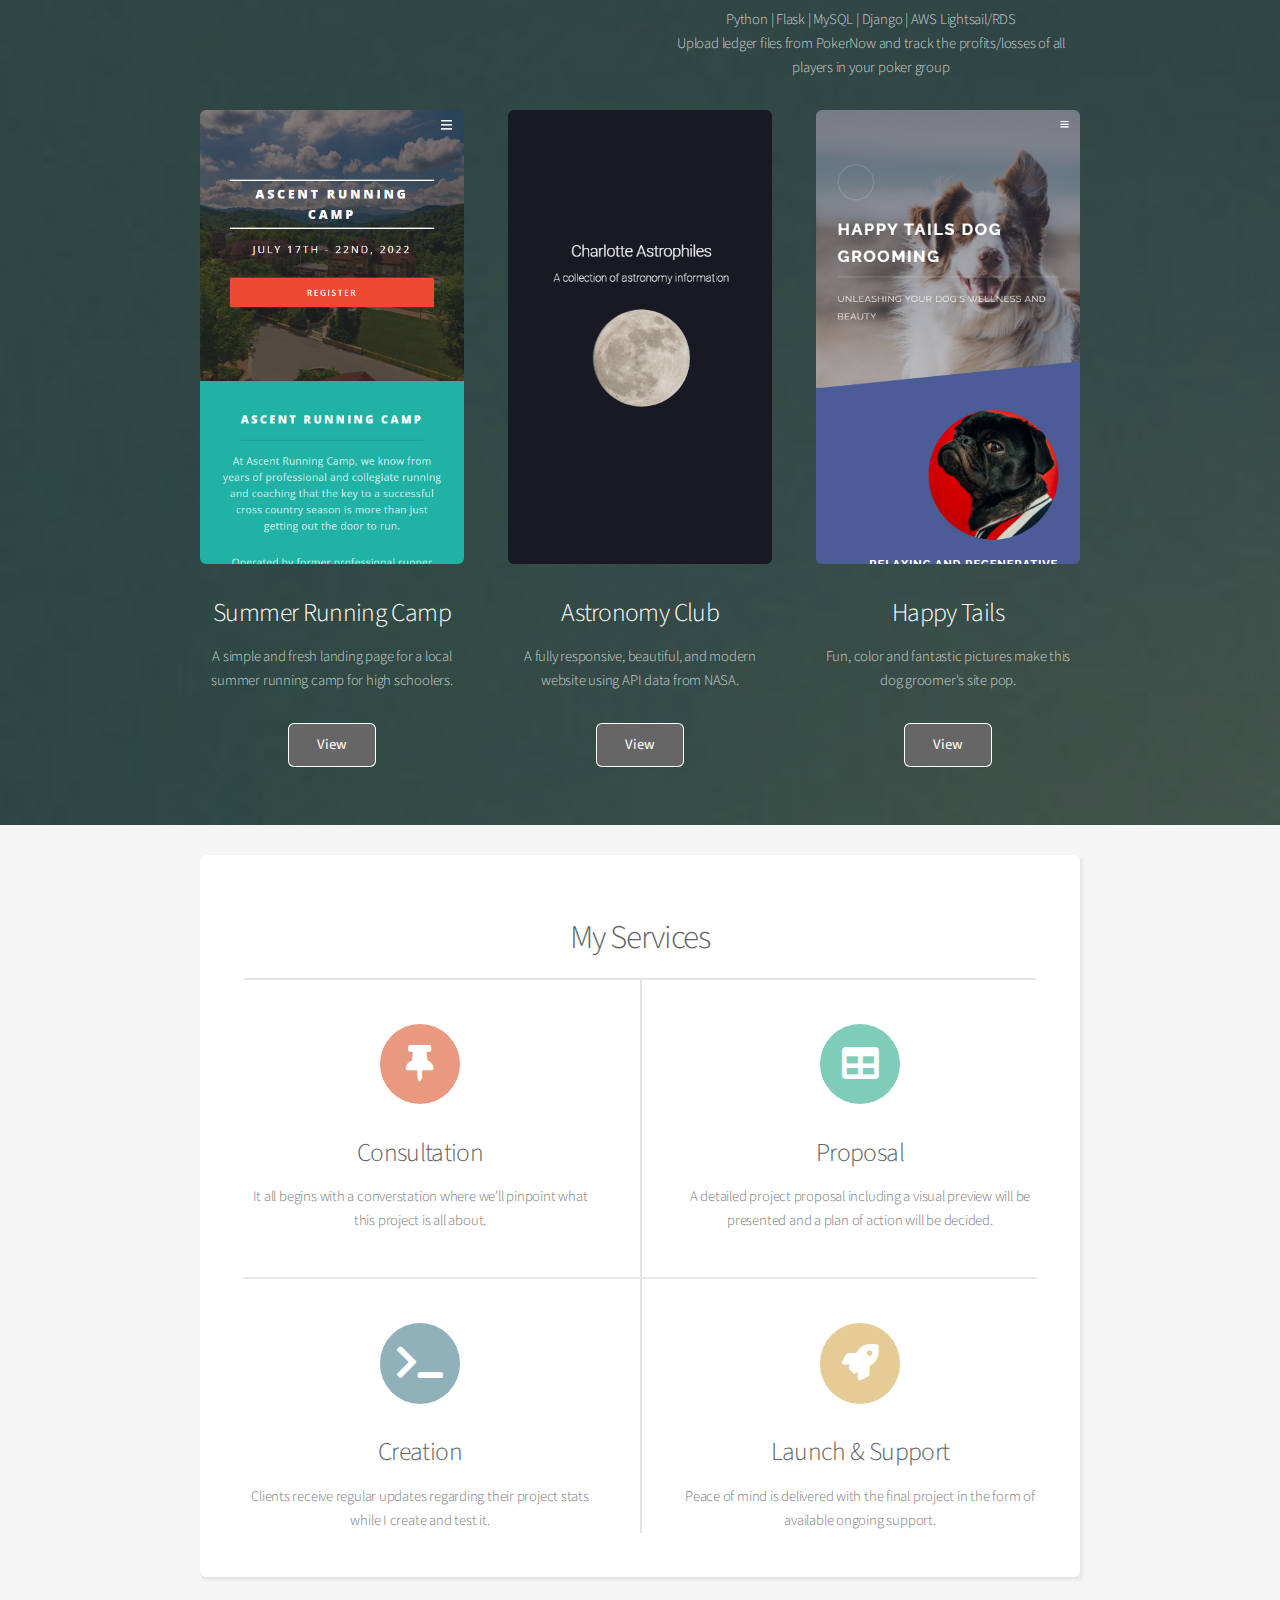
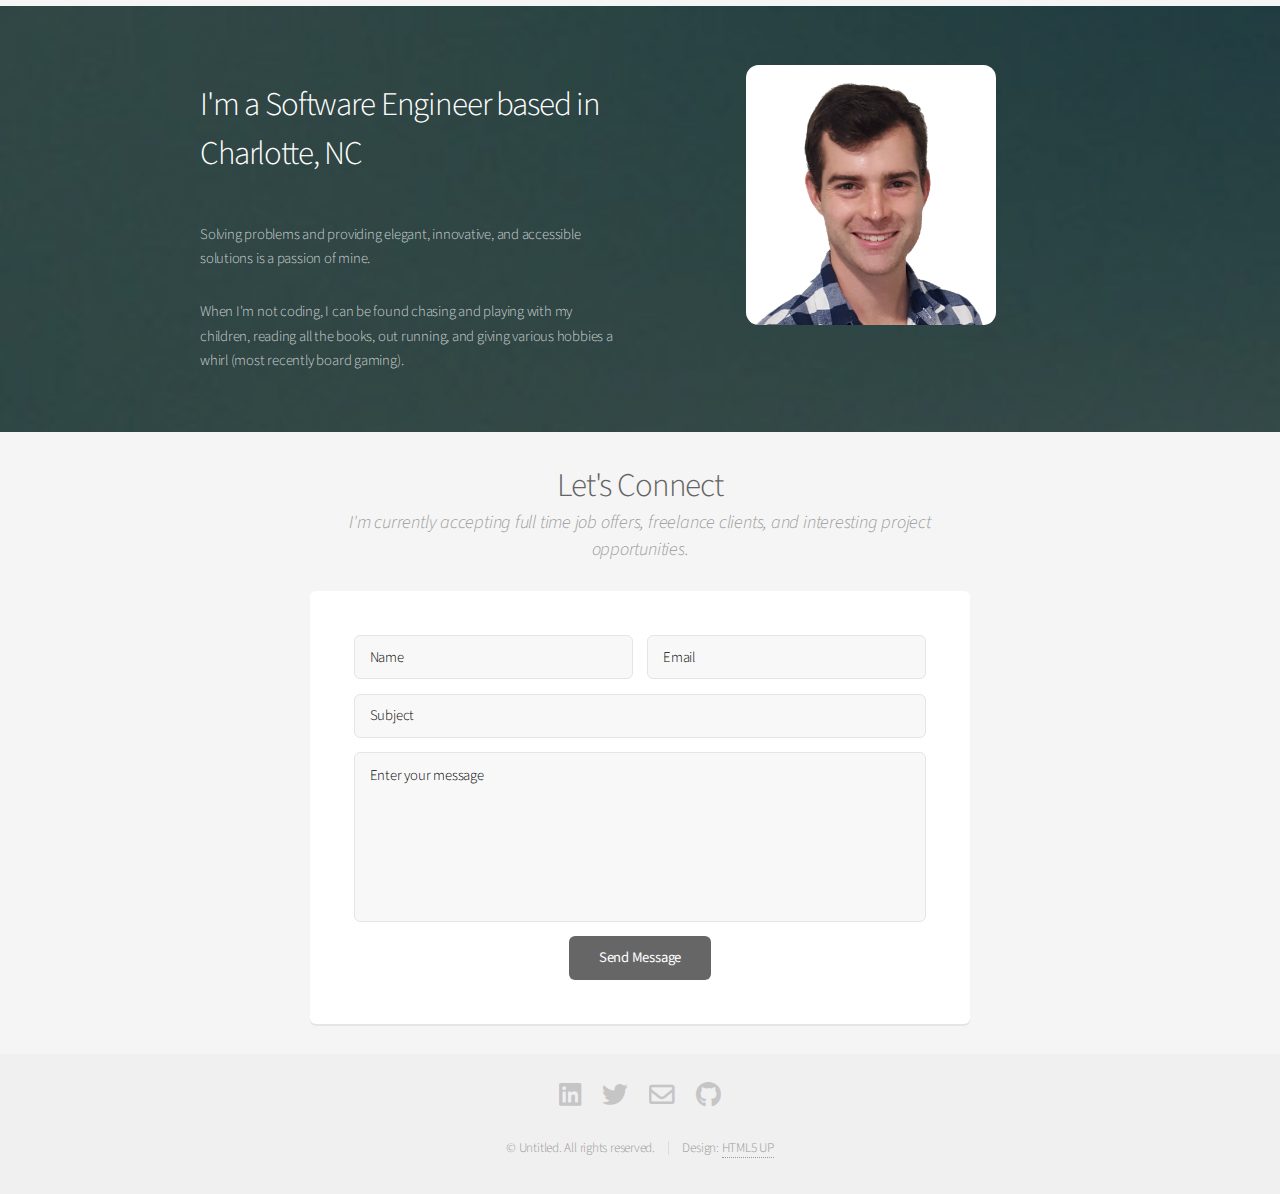
==== commit 9cd0f85a: "Update: Stack on poker log" ====
--- a/index.html
+++ b/index.html
@@ -57,7 +57,7 @@
 							<div class="col-6">
 								<span class="image fit"><img src="images/poker-log.gif" alt="Overview of the Training Plan Generator"></span>
 								<h3>Poker Log</h3>
-								<p>Python | Flask | MySQL | AWS Lightsail/RDS <br>
+								<p>Python | Flask | MySQL | Django | AWS Lightsail/RDS <br>
 								Upload ledger files from PokerNow and track the profits/losses of all players in your poker group</p>
 							</div>
 						</div>
